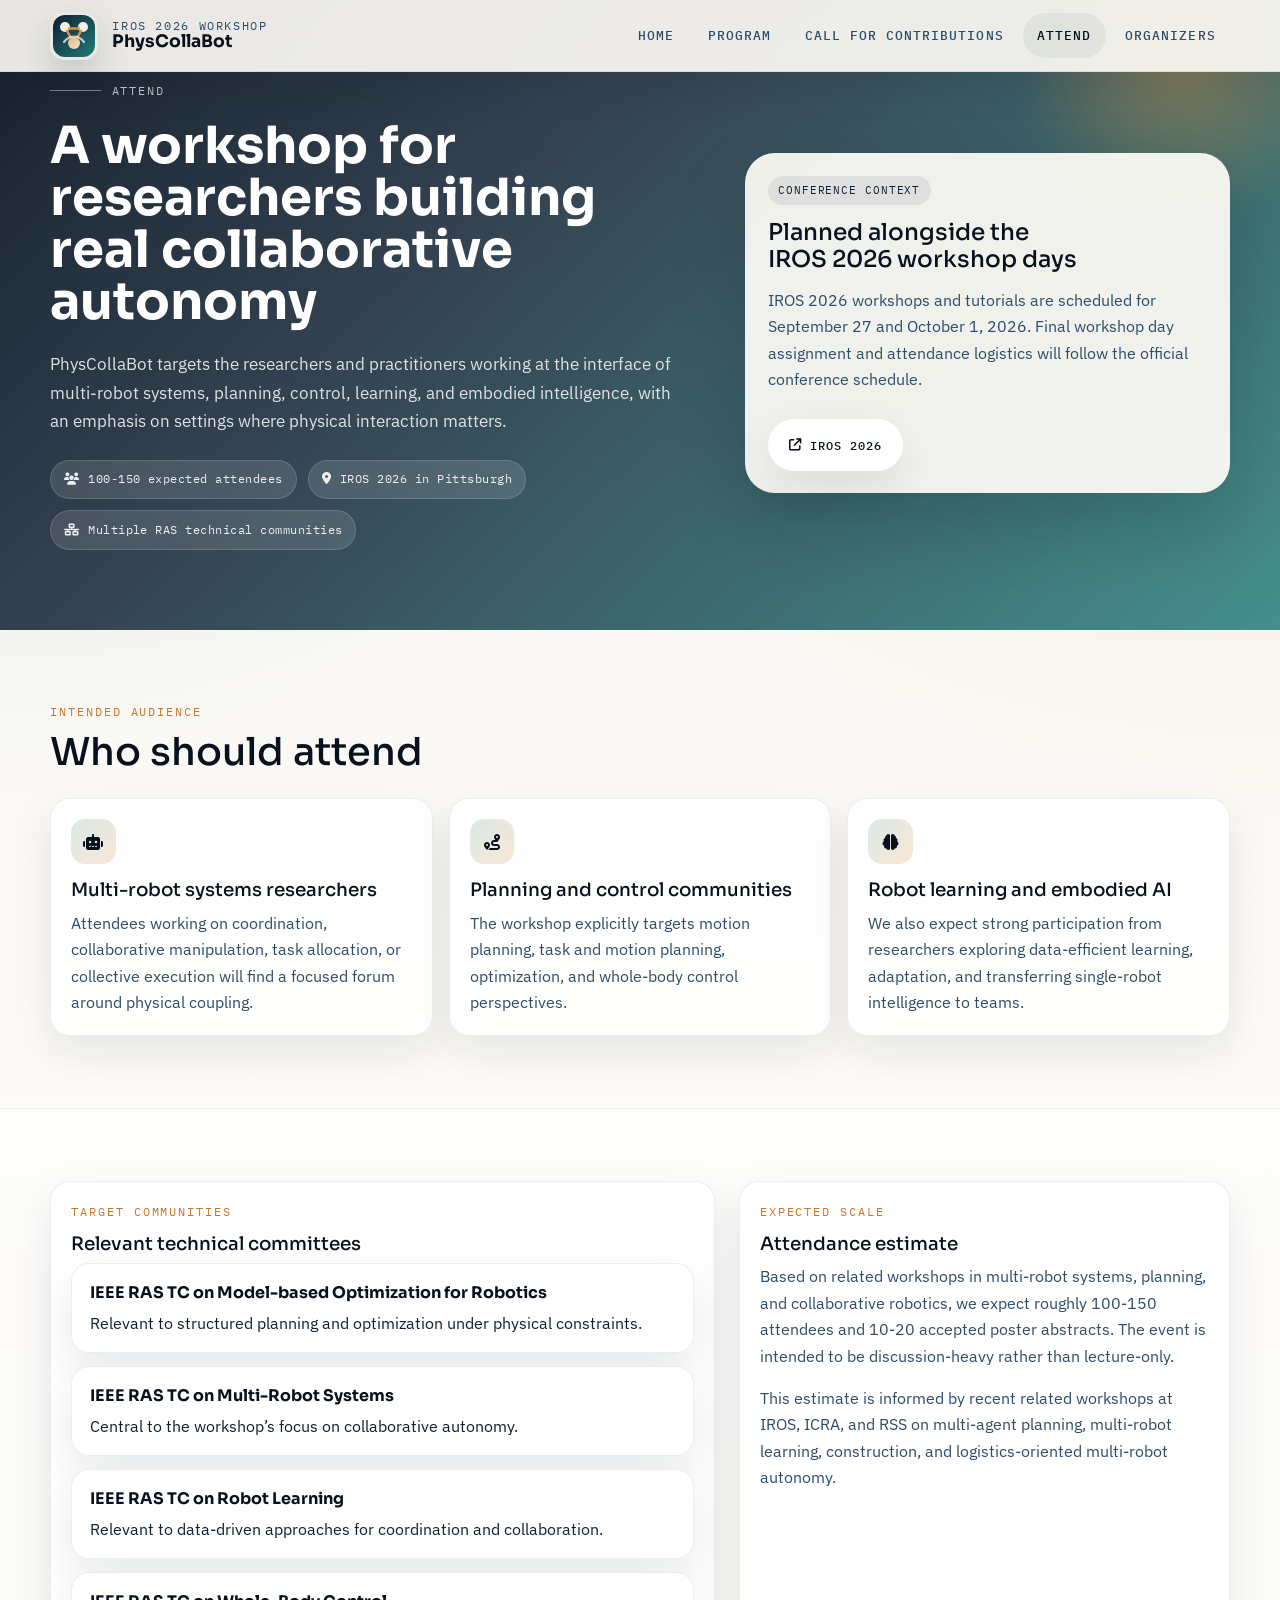
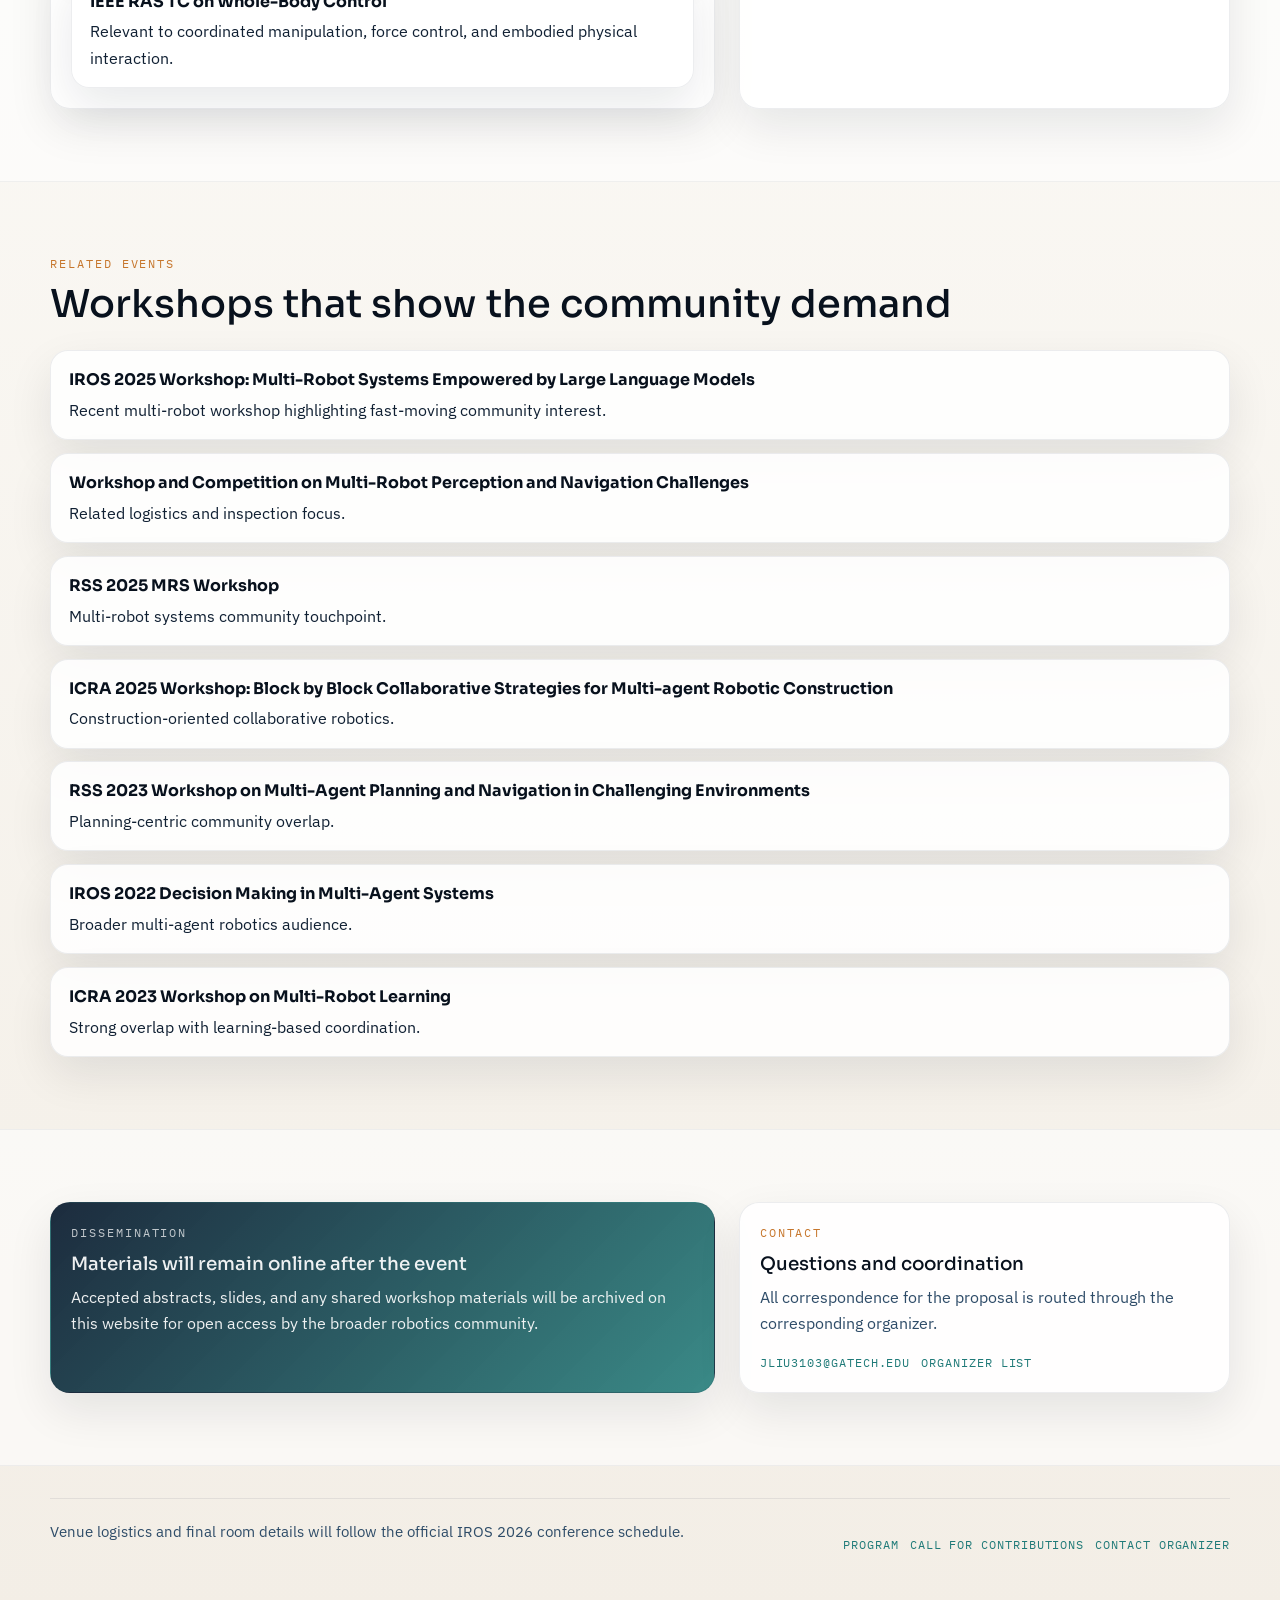
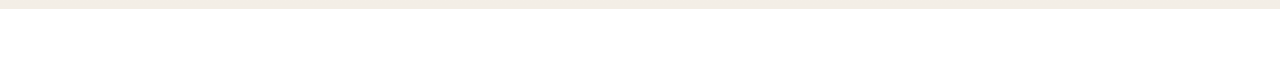
==== attend/index.html @ b7e4419c "template changed" ====
<!DOCTYPE html>
<html lang="en">
<head>
	<meta charset="utf-8">
	<meta name="viewport" content="width=device-width, initial-scale=1, shrink-to-fit=no">
	<meta name="description" content="Audience, venue, and dissemination plan for the proposed PhysCollaBot workshop at IROS 2026.">
	<title>Attend | PhysCollaBot</title>
	<link rel="icon" href="../img/pcb-mark.svg" type="image/svg+xml">
	<link rel="preconnect" href="https://fonts.googleapis.com">
	<link rel="preconnect" href="https://fonts.gstatic.com" crossorigin>
	<link href="https://fonts.googleapis.com/css2?family=IBM+Plex+Mono:wght@400;500&amp;family=IBM+Plex+Sans:wght@400;500;600&amp;family=Sora:wght@500;700&amp;display=swap" rel="stylesheet">
	<link rel="stylesheet" href="https://stackpath.bootstrapcdn.com/bootstrap/4.5.2/css/bootstrap.min.css">
	<link rel="stylesheet" href="https://cdnjs.cloudflare.com/ajax/libs/font-awesome/6.5.0/css/all.min.css">
	<link rel="stylesheet" href="../style.css">
</head>
<body>
	<nav class="navbar navbar-expand-lg fixed-top site-nav">
		<div class="site-shell">
			<a class="navbar-brand brand-lockup" href="../index.html">
				<img class="brand-mark" src="../img/pcb-mark.svg" alt="PhysCollaBot logo">
				<span class="brand-copy">
					<span class="brand-overline">IROS 2026 Workshop</span>
					<span class="brand-title">PhysCollaBot</span>
				</span>
			</a>
			<button class="navbar-toggler" type="button" data-toggle="collapse" data-target="#siteNav" aria-controls="siteNav" aria-expanded="false" aria-label="Toggle navigation">
				<i class="fas fa-bars"></i>
			</button>
			<div class="collapse navbar-collapse" id="siteNav">
				<ul class="navbar-nav ml-auto align-items-lg-center">
					<li class="nav-item"><a class="nav-link" href="../index.html">Home</a></li>
					<li class="nav-item"><a class="nav-link" href="../program/index.html">Program</a></li>
					<li class="nav-item"><a class="nav-link" href="../call/index.html">Call for Contributions</a></li>
					<li class="nav-item"><a class="nav-link active" href="index.html">Attend</a></li>
					<li class="nav-item"><a class="nav-link" href="../organizers/index.html">Organizers</a></li>
				</ul>
			</div>
		</div>
	</nav>

	<header class="hero page-hero">
		<div class="site-shell hero-inner">
			<div class="hero-grid">
				<div class="hero-copy" data-reveal>
					<p class="eyebrow">Attend</p>
					<h1 class="page-title">A workshop for researchers building real collaborative autonomy</h1>
					<p class="page-summary">
						PhysCollaBot targets the researchers and practitioners working at the interface of multi-robot systems, planning,
						control, learning, and embodied intelligence, with an emphasis on settings where physical interaction matters.
					</p>
					<div class="hero-meta">
						<span class="meta-chip"><i class="fa-solid fa-users"></i> 100-150 expected attendees</span>
						<span class="meta-chip"><i class="fa-solid fa-location-dot"></i> IROS 2026 in Pittsburgh</span>
						<span class="meta-chip"><i class="fa-solid fa-network-wired"></i> Multiple RAS technical communities</span>
					</div>
				</div>
				<aside class="hero-panel" data-reveal>
					<span class="panel-tag">Conference Context</span>
					<h2 class="panel-title">Planned alongside the IROS 2026 workshop days</h2>
					<p class="panel-text">
						IROS 2026 workshops and tutorials are scheduled for September 27 and October 1, 2026. Final workshop day assignment and
						attendance logistics will follow the official conference schedule.
					</p>
					<div class="button-row">
						<a class="button-link light" href="https://2026.ieee-iros.org/" target="_blank" rel="noreferrer"><i class="fa-solid fa-arrow-up-right-from-square"></i> IROS 2026</a>
					</div>
				</aside>
			</div>
		</div>
	</header>

	<main>
		<section class="section">
			<div class="site-shell">
				<div class="section-header">
					<div>
						<p class="section-kicker">Intended Audience</p>
						<h2 class="section-title">Who should attend</h2>
					</div>
				</div>
				<div class="card-grid">
					<article class="detail-card" data-reveal>
						<div class="card-icon"><i class="fa-solid fa-robot"></i></div>
						<h3 class="card-title">Multi-robot systems researchers</h3>
						<p class="card-text">Attendees working on coordination, collaborative manipulation, task allocation, or collective execution will find a focused forum around physical coupling.</p>
					</article>
					<article class="detail-card" data-reveal>
						<div class="card-icon"><i class="fa-solid fa-route"></i></div>
						<h3 class="card-title">Planning and control communities</h3>
						<p class="card-text">The workshop explicitly targets motion planning, task and motion planning, optimization, and whole-body control perspectives.</p>
					</article>
					<article class="detail-card" data-reveal>
						<div class="card-icon"><i class="fa-solid fa-brain"></i></div>
						<h3 class="card-title">Robot learning and embodied AI</h3>
						<p class="card-text">We also expect strong participation from researchers exploring data-efficient learning, adaptation, and transferring single-robot intelligence to teams.</p>
					</article>
				</div>
			</div>
		</section>

		<section class="section section-alt">
			<div class="site-shell">
				<div class="split-grid">
					<div class="detail-card" data-reveal>
						<p class="section-kicker">Target Communities</p>
						<h2 class="card-title">Relevant technical committees</h2>
						<ul class="link-list">
							<li><a class="reference-link" href="https://tcoptrob.github.io/" target="_blank" rel="noreferrer"><strong>IEEE RAS TC on Model-based Optimization for Robotics</strong><span>Relevant to structured planning and optimization under physical constraints.</span></a></li>
							<li><a class="reference-link" href="https://www.ieee-ras.org/multi-robot-systems" target="_blank" rel="noreferrer"><strong>IEEE RAS TC on Multi-Robot Systems</strong><span>Central to the workshop’s focus on collaborative autonomy.</span></a></li>
							<li><a class="reference-link" href="https://www.ieee-ras.org/robot-learning" target="_blank" rel="noreferrer"><strong>IEEE RAS TC on Robot Learning</strong><span>Relevant to data-driven approaches for coordination and collaboration.</span></a></li>
							<li><a class="reference-link" href="https://www.ieee-ras.org/whole-body-control/" target="_blank" rel="noreferrer"><strong>IEEE RAS TC on Whole-Body Control</strong><span>Relevant to coordinated manipulation, force control, and embodied physical interaction.</span></a></li>
						</ul>
					</div>
					<div class="detail-card" data-reveal>
						<p class="section-kicker">Expected Scale</p>
						<h2 class="card-title">Attendance estimate</h2>
						<p class="card-text">
							Based on related workshops in multi-robot systems, planning, and collaborative robotics, we expect roughly 100-150
							attendees and 10-20 accepted poster abstracts. The event is intended to be discussion-heavy rather than lecture-only.
						</p>
						<p class="card-text">
							This estimate is informed by recent related workshops at IROS, ICRA, and RSS on multi-agent planning, multi-robot learning,
							construction, and logistics-oriented multi-robot autonomy.
						</p>
					</div>
				</div>
			</div>
		</section>

		<section class="section">
			<div class="site-shell">
				<div class="section-header">
					<div>
						<p class="section-kicker">Related Events</p>
						<h2 class="section-title">Workshops that show the community demand</h2>
					</div>
				</div>
				<ul class="reference-list">
					<li><a class="reference-link" href="https://shiyuzhao.westlake.edu.cn/IROS2025.htm" target="_blank" rel="noreferrer"><strong>IROS 2025 Workshop: Multi-Robot Systems Empowered by Large Language Models</strong><span>Recent multi-robot workshop highlighting fast-moving community interest.</span></a></li>
					<li><a class="reference-link" href="https://www.panlogin.com/" target="_blank" rel="noreferrer"><strong>Workshop and Competition on Multi-Robot Perception and Navigation Challenges</strong><span>Related logistics and inspection focus.</span></a></li>
					<li><a class="reference-link" href="https://mrs-workshop.github.io/rss25/" target="_blank" rel="noreferrer"><strong>RSS 2025 MRS Workshop</strong><span>Multi-robot systems community touchpoint.</span></a></li>
					<li><a class="reference-link" href="https://cearlab.github.io/blockbyblock.github.io/#" target="_blank" rel="noreferrer"><strong>ICRA 2025 Workshop: Block by Block Collaborative Strategies for Multi-agent Robotic Construction</strong><span>Construction-oriented collaborative robotics.</span></a></li>
					<li><a class="reference-link" href="https://amrl.cs.utexas.edu/multi-agent-planning-workshop.html" target="_blank" rel="noreferrer"><strong>RSS 2023 Workshop on Multi-Agent Planning and Navigation in Challenging Environments</strong><span>Planning-centric community overlap.</span></a></li>
					<li><a class="reference-link" href="https://dcslgatech.github.io/iros22-multi-agent-workshop/" target="_blank" rel="noreferrer"><strong>IROS 2022 Decision Making in Multi-Agent Systems</strong><span>Broader multi-agent robotics audience.</span></a></li>
					<li><a class="reference-link" href="https://sites.google.com/cam.ac.uk/multirobotlearningworkshopicra/home" target="_blank" rel="noreferrer"><strong>ICRA 2023 Workshop on Multi-Robot Learning</strong><span>Strong overlap with learning-based coordination.</span></a></li>
				</ul>
			</div>
		</section>

		<section class="section section-alt">
			<div class="site-shell">
				<div class="split-grid">
					<div class="callout-card" data-reveal>
						<p class="section-kicker" style="color: rgba(255,255,255,0.72);">Dissemination</p>
						<h2 class="card-title">Materials will remain online after the event</h2>
						<p class="card-text">
							Accepted abstracts, slides, and any shared workshop materials will be archived on this website for open access by the
							broader robotics community.
						</p>
					</div>
					<div class="detail-card" data-reveal>
						<p class="section-kicker">Contact</p>
						<h2 class="card-title">Questions and coordination</h2>
						<p class="card-text">All correspondence for the proposal is routed through the corresponding organizer.</p>
						<div class="person-links">
							<a class="micro-link" href="mailto:jliu3103@gatech.edu">jliu3103@gatech.edu</a>
							<a class="micro-link" href="../organizers/index.html">Organizer list</a>
						</div>
					</div>
				</div>
			</div>
		</section>
	</main>

	<footer class="site-footer">
		<div class="site-shell footer-inner">
			<p class="footer-note">Venue logistics and final room details will follow the official IROS 2026 conference schedule.</p>
			<div class="person-links">
				<a class="micro-link" href="../program/index.html">Program</a>
				<a class="micro-link" href="../call/index.html">Call for contributions</a>
				<a class="micro-link" href="mailto:jliu3103@gatech.edu">Contact organizer</a>
			</div>
		</div>
	</footer>

	<script src="https://code.jquery.com/jquery-3.5.1.slim.min.js"></script>
	<script src="https://cdn.jsdelivr.net/npm/popper.js@1.16.0/dist/umd/popper.min.js" integrity="sha384-Q6E9RHvbIyZFJoft+2mJbHaEWldlvI9IOYy5n3zV9zzTtmI3UksdQRVvoxMfooAo" crossorigin="anonymous"></script>
	<script src="https://cdn.jsdelivr.net/npm/bootstrap@4.5.2/dist/js/bootstrap.bundle.min.js"></script>
	<script src="../script.js"></script>
</body>
</html>
---- style.css ----
:root {
	--ink-950: #08111d;
	--ink-900: #102033;
	--ink-800: #18324c;
	--ink-700: #2e4c68;
	--ink-600: #5a7088;
	--sand-50: #fcfaf5;
	--sand-100: #f3eee6;
	--sand-200: #e6dccf;
	--sand-300: #d8c8b0;
	--teal-500: #1f7a78;
	--teal-400: #3f9a97;
	--copper-500: #c6762c;
	--copper-400: #df9542;
	--sky-100: #ddeefa;
	--white: #ffffff;
	--shadow-soft: 0 18px 45px rgba(8, 17, 29, 0.09);
	--shadow-strong: 0 28px 70px rgba(8, 17, 29, 0.18);
	--radius-lg: 28px;
	--radius-md: 20px;
	--radius-sm: 14px;
	--shell-width: 1180px;
	--nav-height: 72px;
}

html {
	scroll-behavior: smooth;
}

body {
	margin: 0;
	font-family: "IBM Plex Sans", sans-serif;
	background:
		radial-gradient(circle at top left, rgba(63, 154, 151, 0.18), transparent 22%),
		radial-gradient(circle at top right, rgba(223, 149, 66, 0.14), transparent 24%),
		linear-gradient(180deg, #f7f4ed 0%, #fcfbf8 35%, #f3eee6 100%);
	color: var(--ink-900);
	line-height: 1.65;
}

img {
	max-width: 100%;
	display: block;
}

a {
	color: var(--teal-500);
	transition: color 0.25s ease, opacity 0.25s ease;
}

a:hover {
	color: var(--copper-500);
	text-decoration: none;
}

.site-shell {
	width: min(var(--shell-width), calc(100% - 2rem));
	margin: 0 auto;
}

.site-nav {
	min-height: 72px;
	background: rgba(252, 250, 245, 0.92);
	backdrop-filter: blur(18px);
	border-bottom: 1px solid rgba(16, 32, 51, 0.08);
	box-shadow: 0 14px 40px rgba(8, 17, 29, 0.08);
}

.site-nav .site-shell {
	display: flex;
	align-items: center;
}

.brand-lockup {
	display: inline-flex;
	align-items: center;
	gap: 0.9rem;
	padding: 0;
}

.brand-mark {
	width: 48px;
	height: 48px;
	border-radius: 14px;
	box-shadow: 0 16px 34px rgba(16, 32, 51, 0.18);
}

.brand-copy {
	display: flex;
	flex-direction: column;
	line-height: 1.05;
}

.brand-overline {
	font-family: "IBM Plex Mono", monospace;
	font-size: 0.72rem;
	letter-spacing: 0.14em;
	text-transform: uppercase;
	color: var(--ink-700);
}

.brand-title {
	font-family: "Sora", sans-serif;
	font-size: 1.08rem;
	font-weight: 700;
	color: var(--ink-950);
}

.site-nav .navbar-nav {
	gap: 0.3rem;
}

.site-nav .nav-link {
	font-family: "IBM Plex Mono", monospace;
	font-size: 0.82rem;
	font-weight: 500;
	letter-spacing: 0.08em;
	text-transform: uppercase;
	color: var(--ink-700);
	padding: 0.75rem 0.9rem !important;
	border-radius: 999px;
}

.site-nav .nav-link:hover,
.site-nav .nav-link.active {
	color: var(--ink-950);
	background: rgba(16, 32, 51, 0.06);
}

.site-nav .navbar-toggler {
	border: 1px solid rgba(16, 32, 51, 0.14);
	padding: 0.45rem 0.7rem;
	border-radius: 14px;
	color: var(--ink-900);
}

.hero {
	position: relative;
	overflow: hidden;
	margin-top: calc(var(--nav-height) * -1);
	padding: calc(var(--nav-height) + 4.5rem) 0 3.5rem;
}

.hero::before {
	content: "";
	position: absolute;
	inset: 0;
	background:
		linear-gradient(135deg, rgba(8, 17, 29, 0.94), rgba(16, 32, 51, 0.84) 38%, rgba(31, 122, 120, 0.83) 100%),
		url("img/background.png") center/cover no-repeat;
	opacity: 1;
}

.hero::after {
	content: "";
	position: absolute;
	right: -10rem;
	top: -8rem;
	width: 28rem;
	height: 28rem;
	border-radius: 50%;
	background: radial-gradient(circle, rgba(223, 149, 66, 0.48), transparent 62%);
	filter: blur(12px);
	opacity: 0.9;
}

.hero.page-hero::after {
	width: 24rem;
	height: 24rem;
	right: -6rem;
	top: -4rem;
}

.hero-inner {
	position: relative;
	z-index: 1;
}

.hero-grid {
	display: grid;
	grid-template-columns: minmax(0, 1.3fr) minmax(300px, 0.95fr);
	gap: 2rem;
	align-items: center;
}

.hero-copy {
	color: rgba(255, 255, 255, 0.94);
}

.eyebrow {
	display: inline-flex;
	align-items: center;
	gap: 0.65rem;
	font-family: "IBM Plex Mono", monospace;
	font-size: 0.75rem;
	letter-spacing: 0.16em;
	text-transform: uppercase;
	color: rgba(255, 255, 255, 0.72);
	margin-bottom: 1.2rem;
}

.eyebrow::before {
	content: "";
	width: 3.2rem;
	height: 1px;
	background: rgba(255, 255, 255, 0.42);
}

.hero-title,
.page-title {
	font-family: "Sora", sans-serif;
	font-weight: 700;
	line-height: 1.02;
	margin: 0;
	text-wrap: balance;
}

.hero-title {
	font-size: clamp(2.8rem, 5vw, 4.75rem);
	max-width: 16ch;
}

.page-title {
	font-size: clamp(2.5rem, 4vw, 3.9rem);
	max-width: 15ch;
	color: var(--white);
}

.hero-summary,
.page-summary {
	font-size: 1.08rem;
	max-width: 63ch;
	margin: 1.35rem 0 0;
	color: rgba(255, 255, 255, 0.84);
}

.hero-meta {
	display: flex;
	flex-wrap: wrap;
	gap: 0.7rem;
	margin: 1.5rem 0;
}

.meta-chip {
	display: inline-flex;
	align-items: center;
	gap: 0.55rem;
	padding: 0.55rem 0.8rem;
	border-radius: 999px;
	background: rgba(255, 255, 255, 0.12);
	border: 1px solid rgba(255, 255, 255, 0.14);
	color: rgba(255, 255, 255, 0.9);
	font-family: "IBM Plex Mono", monospace;
	font-size: 0.76rem;
	letter-spacing: 0.04em;
}

.button-row {
	display: flex;
	flex-wrap: wrap;
	gap: 0.85rem;
	margin-top: 1.65rem;
}

.button-link {
	display: inline-flex;
	align-items: center;
	justify-content: center;
	gap: 0.55rem;
	padding: 0.92rem 1.25rem;
	border-radius: 999px;
	font-family: "IBM Plex Mono", monospace;
	font-size: 0.78rem;
	font-weight: 500;
	letter-spacing: 0.08em;
	text-transform: uppercase;
	text-decoration: none;
	border: 1px solid transparent;
	transition: transform 0.28s ease, box-shadow 0.28s ease, background 0.28s ease;
}

.button-link:hover {
	transform: translateY(-2px);
}

.button-link.primary {
	background: linear-gradient(135deg, var(--copper-500), var(--copper-400));
	color: var(--white);
	box-shadow: 0 18px 34px rgba(198, 118, 44, 0.28);
}

.button-link.secondary {
	background: rgba(255, 255, 255, 0.08);
	border-color: rgba(255, 255, 255, 0.18);
	color: var(--white);
}

.button-link.light {
	background: var(--white);
	color: var(--ink-950);
	box-shadow: var(--shadow-soft);
}

.hero-panel {
	position: relative;
	padding: 1.4rem;
	border-radius: 30px;
	background: rgba(252, 250, 245, 0.94);
	box-shadow: var(--shadow-strong);
}

.panel-tag {
	display: inline-flex;
	align-items: center;
	padding: 0.34rem 0.65rem;
	border-radius: 999px;
	background: rgba(16, 32, 51, 0.08);
	color: var(--ink-900);
	font-family: "IBM Plex Mono", monospace;
	font-size: 0.7rem;
	text-transform: uppercase;
	letter-spacing: 0.08em;
	margin-bottom: 0.9rem;
}

.panel-title {
	font-family: "Sora", sans-serif;
	font-size: 1.45rem;
	line-height: 1.15;
	margin: 0;
	color: var(--ink-950);
	text-wrap: balance;
}

.panel-text {
	margin: 0.9rem 0 0;
	color: var(--ink-700);
}

.portrait-strip {
	display: grid;
	grid-template-columns: repeat(4, minmax(0, 1fr));
	gap: 0.6rem;
	margin-top: 1.1rem;
}

.portrait-strip img {
	width: 100%;
	aspect-ratio: 4 / 5;
	object-fit: cover;
	border-radius: 18px;
	border: 2px solid rgba(16, 32, 51, 0.08);
}

.stat-grid {
	display: grid;
	grid-template-columns: repeat(2, minmax(0, 1fr));
	gap: 0.75rem;
	margin-top: 1.2rem;
}

.stat-card {
	padding: 1rem;
	border-radius: 18px;
	background: var(--white);
	border: 1px solid rgba(16, 32, 51, 0.08);
}

.stat-value {
	font-family: "Sora", sans-serif;
	font-size: 1.8rem;
	font-weight: 700;
	line-height: 1;
	color: var(--ink-950);
}

.stat-label {
	display: block;
	margin-top: 0.35rem;
	font-family: "IBM Plex Mono", monospace;
	font-size: 0.74rem;
	text-transform: uppercase;
	letter-spacing: 0.08em;
	color: var(--ink-700);
}

.section {
	padding: 4.5rem 0;
}

.section.section-alt {
	background: rgba(255, 255, 255, 0.58);
	border-top: 1px solid rgba(16, 32, 51, 0.05);
	border-bottom: 1px solid rgba(16, 32, 51, 0.05);
}

.section-header {
	display: flex;
	flex-wrap: wrap;
	align-items: end;
	justify-content: space-between;
	gap: 1rem;
	margin-bottom: 1.6rem;
}

.section-kicker {
	font-family: "IBM Plex Mono", monospace;
	font-size: 0.76rem;
	text-transform: uppercase;
	letter-spacing: 0.16em;
	color: var(--copper-500);
	margin: 0 0 0.65rem;
}

.section-title {
	font-family: "Sora", sans-serif;
	font-size: clamp(1.85rem, 3vw, 2.8rem);
	line-height: 1.05;
	margin: 0;
	color: var(--ink-950);
	text-wrap: balance;
}

.section-lead {
	max-width: 56ch;
	color: var(--ink-700);
	margin: 0;
}

.split-grid {
	display: grid;
	grid-template-columns: minmax(0, 1.15fr) minmax(290px, 0.85fr);
	gap: 1.5rem;
}

.copy-stack p:last-child,
.copy-stack ul:last-child {
	margin-bottom: 0;
}

.copy-stack p,
.copy-stack li {
	color: var(--ink-800);
}

.copy-stack ul {
	padding-left: 1.2rem;
}

.card-grid {
	display: grid;
	grid-template-columns: repeat(3, minmax(0, 1fr));
	gap: 1rem;
}

.card-grid.four-up {
	grid-template-columns: repeat(4, minmax(0, 1fr));
}

.info-card,
.detail-card,
.highlight-card,
.speaker-card,
.organizer-card,
.agenda-card,
.callout-card {
	background: rgba(255, 255, 255, 0.86);
	border: 1px solid rgba(16, 32, 51, 0.08);
	border-radius: var(--radius-md);
	box-shadow: var(--shadow-soft);
}

.info-card,
.detail-card,
.highlight-card,
.agenda-card,
.callout-card {
	padding: 1.25rem;
}

.card-icon {
	width: 2.8rem;
	height: 2.8rem;
	border-radius: 14px;
	display: inline-flex;
	align-items: center;
	justify-content: center;
	background: linear-gradient(135deg, rgba(31, 122, 120, 0.16), rgba(223, 149, 66, 0.22));
	color: var(--ink-950);
	font-size: 1rem;
	margin-bottom: 0.95rem;
}

.card-title {
	font-family: "Sora", sans-serif;
	font-size: 1.15rem;
	line-height: 1.18;
	margin: 0 0 0.55rem;
	color: var(--ink-950);
	text-wrap: balance;
}

.card-text,
.card-list,
.card-list li {
	color: var(--ink-700);
}

.card-list {
	padding-left: 1.1rem;
	margin-bottom: 0;
}

.theme-list {
	display: grid;
	grid-template-columns: repeat(2, minmax(0, 1fr));
	gap: 0.8rem;
	list-style: none;
	padding: 0;
	margin: 0;
}

.theme-pill {
	padding: 0.95rem 1rem;
	border-radius: 18px;
	background: rgba(255, 255, 255, 0.84);
	border: 1px solid rgba(16, 32, 51, 0.08);
	font-weight: 500;
	color: var(--ink-900);
}

.speaker-grid {
	display: grid;
	grid-template-columns: repeat(4, minmax(0, 1fr));
	gap: 1rem;
}

.speaker-card {
	overflow: hidden;
	height: 100%;
}

.speaker-photo {
	width: 100%;
	aspect-ratio: 4 / 4.7;
	object-fit: cover;
	object-position: center top;
	background: linear-gradient(135deg, #dfe9f6, #f4ede3);
}

.speaker-body {
	padding: 1.1rem 1.15rem 1.2rem;
}

.speaker-role,
.micro-label {
	font-family: "IBM Plex Mono", monospace;
	font-size: 0.72rem;
	text-transform: uppercase;
	letter-spacing: 0.09em;
	color: var(--copper-500);
}

.speaker-name,
.person-name {
	font-family: "Sora", sans-serif;
	font-size: 1.08rem;
	line-height: 1.15;
	margin: 0.38rem 0 0.32rem;
	color: var(--ink-950);
	text-wrap: balance;
}

.speaker-affiliation,
.person-meta,
.tiny-copy {
	color: var(--ink-700);
	font-size: 0.95rem;
}

.speaker-talk {
	margin-top: 0.85rem;
	padding-top: 0.85rem;
	border-top: 1px solid rgba(16, 32, 51, 0.08);
	color: var(--ink-800);
}

.speaker-note {
	display: inline-flex;
	margin-top: 0.75rem;
	padding: 0.38rem 0.6rem;
	border-radius: 999px;
	background: rgba(16, 32, 51, 0.06);
	color: var(--ink-700);
	font-family: "IBM Plex Mono", monospace;
	font-size: 0.7rem;
	text-transform: uppercase;
	letter-spacing: 0.06em;
}

.schedule-switch {
	display: inline-flex;
	gap: 0.4rem;
	padding: 0.35rem;
	border-radius: 999px;
	background: rgba(16, 32, 51, 0.06);
	margin-bottom: 1rem;
}

.schedule-button {
	border: 0;
	background: transparent;
	color: var(--ink-700);
	font-family: "IBM Plex Mono", monospace;
	font-size: 0.77rem;
	text-transform: uppercase;
	letter-spacing: 0.08em;
	padding: 0.7rem 1rem;
	border-radius: 999px;
	cursor: pointer;
}

.schedule-button[aria-pressed="true"] {
	background: var(--ink-950);
	color: var(--white);
}

.schedule-panel[hidden] {
	display: none;
}

.schedule-table {
	overflow: hidden;
	border-radius: 22px;
	background: rgba(255, 255, 255, 0.9);
	border: 1px solid rgba(16, 32, 51, 0.08);
	box-shadow: var(--shadow-soft);
}

.schedule-table-head {
	display: grid;
	grid-template-columns: 170px minmax(0, 1fr);
	gap: 1rem;
	padding: 1rem 1.2rem;
	background: linear-gradient(135deg, rgba(16, 32, 51, 0.96), rgba(31, 122, 120, 0.88));
	color: var(--white);
	font-family: "IBM Plex Mono", monospace;
	font-size: 0.78rem;
	text-transform: uppercase;
	letter-spacing: 0.08em;
}

.schedule-row {
	display: grid;
	grid-template-columns: 170px minmax(0, 1fr);
	gap: 1rem;
	padding: 1rem 1.2rem;
	border-top: 1px solid rgba(16, 32, 51, 0.08);
}

.schedule-row:nth-child(even) {
	background: rgba(243, 238, 230, 0.45);
}

.schedule-time {
	font-family: "IBM Plex Mono", monospace;
	font-size: 0.78rem;
	color: var(--copper-500);
	text-transform: uppercase;
	letter-spacing: 0.06em;
}

.schedule-event-title {
	display: block;
	font-family: "Sora", sans-serif;
	font-size: 1rem;
	line-height: 1.2;
	color: var(--ink-950);
	margin-bottom: 0.18rem;
}

.schedule-event-note {
	color: var(--ink-700);
}

.schedule-note {
	margin-top: 0.85rem;
	color: var(--ink-700);
}

.schedule-table.compact .schedule-table-head,
.schedule-table.compact .schedule-row {
	grid-template-columns: 128px minmax(0, 1fr);
}

.agenda-card {
	padding: 1.4rem;
}

.agenda-list {
	display: grid;
	gap: 0.8rem;
}

.agenda-item {
	display: grid;
	grid-template-columns: 136px minmax(0, 1fr);
	gap: 1rem;
	align-items: start;
	padding-bottom: 0.85rem;
	border-bottom: 1px solid rgba(16, 32, 51, 0.08);
}

.agenda-item:last-child {
	padding-bottom: 0;
	border-bottom: 0;
}

.agenda-time {
	font-family: "IBM Plex Mono", monospace;
	font-size: 0.78rem;
	color: var(--copper-500);
	text-transform: uppercase;
	letter-spacing: 0.06em;
}

.agenda-title {
	font-family: "Sora", sans-serif;
	font-size: 1rem;
	margin: 0;
	color: var(--ink-950);
}

.agenda-note {
	margin: 0.22rem 0 0;
	color: var(--ink-700);
}

.organizer-grid {
	display: grid;
	grid-template-columns: repeat(3, minmax(0, 1fr));
	gap: 1rem;
}

.organizer-card {
	display: flex;
	gap: 1rem;
	padding: 1rem;
	align-items: center;
}

.person-avatar {
	width: 78px;
	height: 78px;
	flex: 0 0 78px;
	border-radius: 20px;
	overflow: hidden;
	background: linear-gradient(135deg, rgba(31, 122, 120, 0.22), rgba(223, 149, 66, 0.26));
	box-shadow: inset 0 0 0 1px rgba(16, 32, 51, 0.06);
}

.person-avatar img {
	width: 100%;
	height: 100%;
	object-fit: cover;
}

.avatar-initials {
	display: flex;
	align-items: center;
	justify-content: center;
	font-family: "Sora", sans-serif;
	font-size: 1.45rem;
	font-weight: 700;
	color: var(--ink-950);
}

.tone-teal {
	background: linear-gradient(135deg, rgba(31, 122, 120, 0.25), rgba(173, 227, 224, 0.95));
}

.tone-copper {
	background: linear-gradient(135deg, rgba(198, 118, 44, 0.25), rgba(246, 216, 183, 0.95));
}

.tone-ink {
	background: linear-gradient(135deg, rgba(16, 32, 51, 0.18), rgba(221, 238, 250, 0.95));
}

.person-links {
	display: flex;
	flex-wrap: wrap;
	gap: 0.7rem;
	margin-top: 0.6rem;
}

.micro-link {
	font-family: "IBM Plex Mono", monospace;
	font-size: 0.72rem;
	text-transform: uppercase;
	letter-spacing: 0.08em;
}

.pill-row {
	display: flex;
	flex-wrap: wrap;
	gap: 0.55rem;
}

.topic-pill {
	padding: 0.6rem 0.85rem;
	border-radius: 999px;
	background: rgba(16, 32, 51, 0.06);
	color: var(--ink-900);
	font-family: "IBM Plex Mono", monospace;
	font-size: 0.76rem;
	letter-spacing: 0.04em;
}

.timeline {
	display: grid;
	gap: 0.9rem;
}

.timeline-item {
	display: grid;
	grid-template-columns: 145px minmax(0, 1fr);
	gap: 1rem;
	align-items: start;
	padding: 1rem 1.1rem;
	border-radius: 18px;
	background: rgba(255, 255, 255, 0.88);
	border: 1px solid rgba(16, 32, 51, 0.08);
}

.timeline-date {
	font-family: "IBM Plex Mono", monospace;
	font-size: 0.76rem;
	text-transform: uppercase;
	letter-spacing: 0.08em;
	color: var(--copper-500);
}

.timeline-copy strong {
	display: block;
	font-family: "Sora", sans-serif;
	color: var(--ink-950);
	margin-bottom: 0.24rem;
}

.reference-list,
.link-list {
	display: grid;
	gap: 0.8rem;
	padding: 0;
	margin: 0;
	list-style: none;
}

.reference-link {
	display: block;
	padding: 1rem 1.1rem;
	border-radius: 18px;
	background: rgba(255, 255, 255, 0.86);
	border: 1px solid rgba(16, 32, 51, 0.08);
	box-shadow: var(--shadow-soft);
	color: var(--ink-900);
}

.reference-link strong {
	display: block;
	font-family: "Sora", sans-serif;
	margin-bottom: 0.2rem;
	color: var(--ink-950);
}

.callout-card {
	background:
		linear-gradient(135deg, rgba(16, 32, 51, 0.95), rgba(31, 122, 120, 0.88));
	color: var(--white);
}

.callout-card .card-title,
.callout-card .card-text,
.callout-card .tiny-copy {
	color: rgba(255, 255, 255, 0.92);
}

.callout-card .button-link.secondary {
	background: rgba(255, 255, 255, 0.08);
	color: var(--white);
}

.site-footer {
	padding: 2rem 0 3rem;
	color: var(--ink-700);
}

.footer-inner {
	display: flex;
	flex-wrap: wrap;
	align-items: center;
	justify-content: space-between;
	gap: 1rem;
	padding-top: 1.3rem;
	border-top: 1px solid rgba(16, 32, 51, 0.08);
}

.footer-note {
	font-size: 0.95rem;
}

[data-reveal] {
	opacity: 0;
	transform: translateY(18px);
	transition:
		opacity 0.65s ease var(--reveal-delay, 0ms),
		transform 0.65s ease var(--reveal-delay, 0ms);
}

[data-reveal].is-visible {
	opacity: 1;
	transform: translateY(0);
}

@media (max-width: 1199px) {
	.speaker-grid {
		grid-template-columns: repeat(3, minmax(0, 1fr));
	}

	.card-grid.four-up {
		grid-template-columns: repeat(2, minmax(0, 1fr));
	}
}

@media (max-width: 991px) {
	body {
		padding-top: var(--nav-height);
	}

	.hero,
	.section {
		padding: 3.6rem 0;
	}

	.hero-grid,
	.split-grid,
	.organizer-grid,
	.speaker-grid,
	.card-grid,
	.card-grid.four-up {
		grid-template-columns: 1fr;
	}

	.site-nav .navbar-collapse {
		padding: 1rem 0 0.4rem;
	}

	.site-nav .navbar-nav {
		align-items: flex-start !important;
	}

	.theme-list {
		grid-template-columns: 1fr;
	}
}

@media (max-width: 767px) {
	.hero-title,
	.page-title {
		max-width: none;
	}

	.hero-summary,
	.page-summary,
	.section-lead {
		font-size: 1rem;
	}

	.portrait-strip {
		grid-template-columns: repeat(2, minmax(0, 1fr));
	}

	.stat-grid,
	.timeline-item,
	.agenda-item,
	.schedule-table-head,
	.schedule-row,
	.schedule-table.compact .schedule-table-head,
	.schedule-table.compact .schedule-row {
		grid-template-columns: 1fr;
	}

	.organizer-card {
		align-items: flex-start;
	}

	.person-avatar {
		width: 70px;
		height: 70px;
		flex-basis: 70px;
	}

	.button-row {
		flex-direction: column;
		align-items: stretch;
	}

	.button-link {
		width: 100%;
	}
}
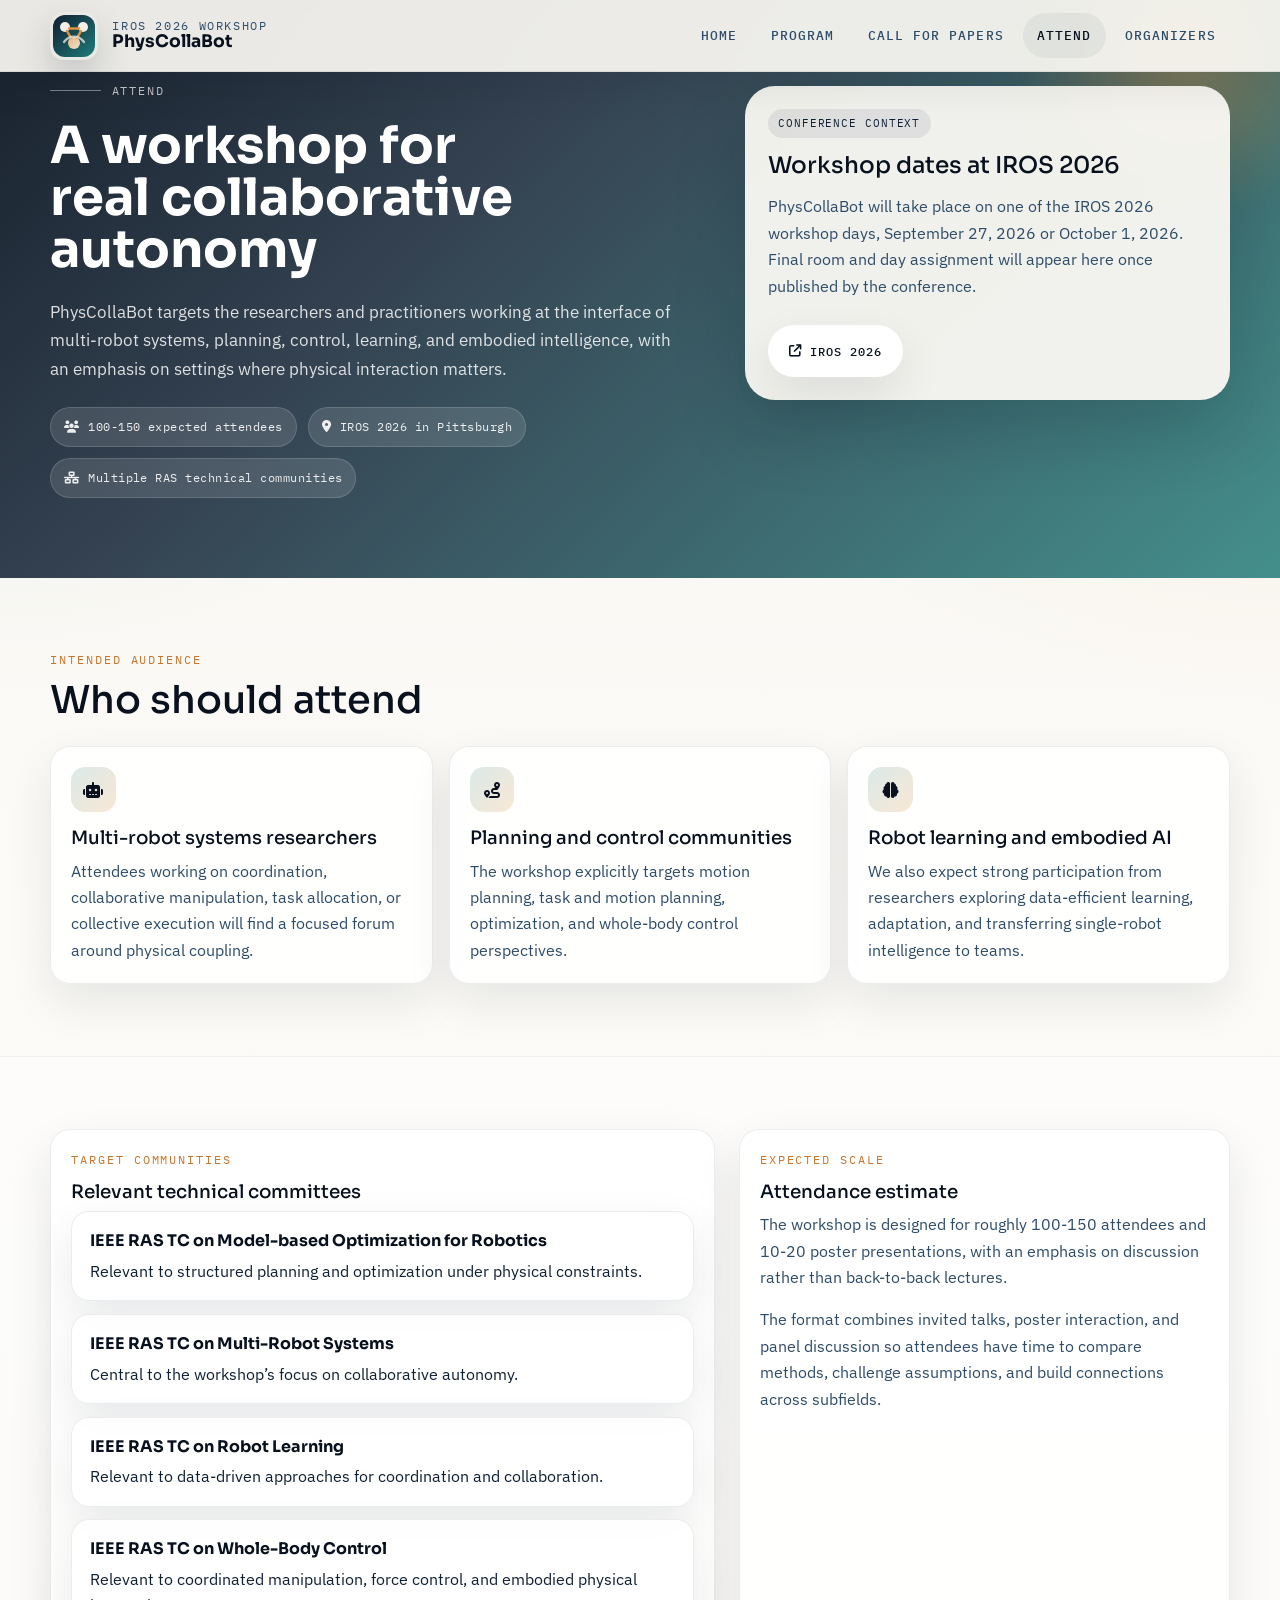
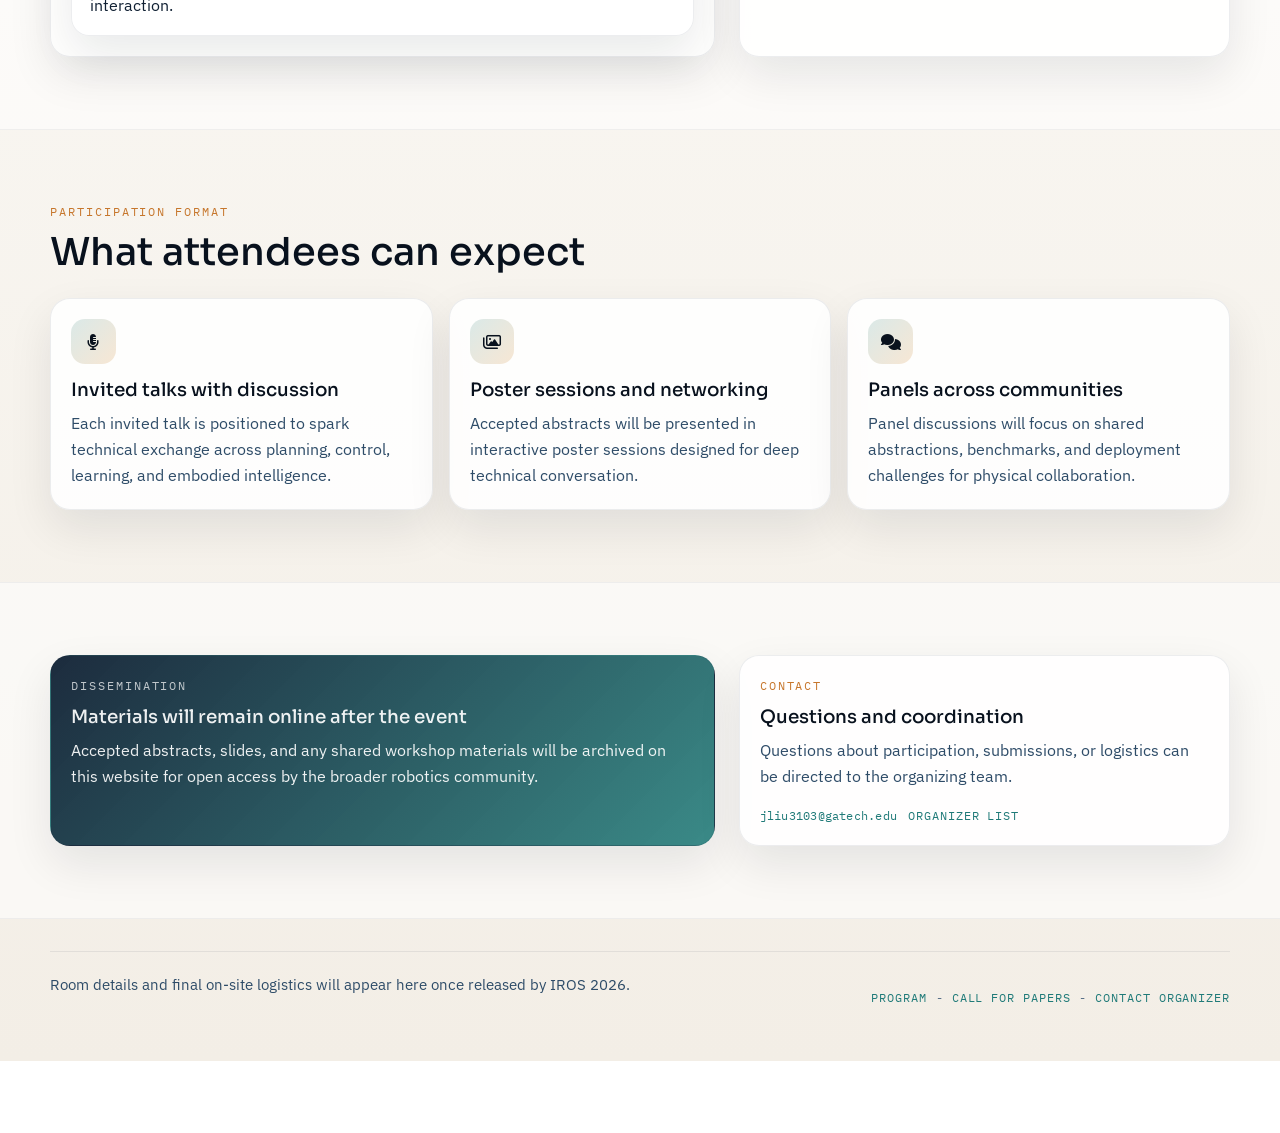
==== commit 520f2c2a: "Polish PhysCollaBot workshop website" ====
--- a/attend/index.html
+++ b/attend/index.html
@@ -3,7 +3,7 @@
 <head>
 	<meta charset="utf-8">
 	<meta name="viewport" content="width=device-width, initial-scale=1, shrink-to-fit=no">
-	<meta name="description" content="Audience, venue, and dissemination plan for the proposed PhysCollaBot workshop at IROS 2026.">
+	<meta name="description" content="Audience, venue, and participation information for PhysCollaBot at IROS 2026.">
 	<title>Attend | PhysCollaBot</title>
 	<link rel="icon" href="../img/pcb-mark.svg" type="image/svg+xml">
 	<link rel="preconnect" href="https://fonts.googleapis.com">
@@ -30,7 +30,7 @@
 				<ul class="navbar-nav ml-auto align-items-lg-center">
 					<li class="nav-item"><a class="nav-link" href="../index.html">Home</a></li>
 					<li class="nav-item"><a class="nav-link" href="../program/index.html">Program</a></li>
-					<li class="nav-item"><a class="nav-link" href="../call/index.html">Call for Contributions</a></li>
+					<li class="nav-item"><a class="nav-link" href="../call/index.html">Call for Papers</a></li>
 					<li class="nav-item"><a class="nav-link active" href="index.html">Attend</a></li>
 					<li class="nav-item"><a class="nav-link" href="../organizers/index.html">Organizers</a></li>
 				</ul>
@@ -43,7 +43,7 @@
 			<div class="hero-grid">
 				<div class="hero-copy" data-reveal>
 					<p class="eyebrow">Attend</p>
-					<h1 class="page-title">A workshop for researchers building real collaborative autonomy</h1>
+					<h1 class="page-title">A workshop for real collaborative autonomy</h1>
 					<p class="page-summary">
 						PhysCollaBot targets the researchers and practitioners working at the interface of multi-robot systems, planning,
 						control, learning, and embodied intelligence, with an emphasis on settings where physical interaction matters.
@@ -56,10 +56,10 @@
 				</div>
 				<aside class="hero-panel" data-reveal>
 					<span class="panel-tag">Conference Context</span>
-					<h2 class="panel-title">Planned alongside the IROS 2026 workshop days</h2>
+					<h2 class="panel-title">Workshop dates at IROS 2026</h2>
 					<p class="panel-text">
-						IROS 2026 workshops and tutorials are scheduled for September 27 and October 1, 2026. Final workshop day assignment and
-						attendance logistics will follow the official conference schedule.
+						PhysCollaBot will take place on one of the IROS 2026 workshop days, September 27, 2026 or October 1, 2026.
+						Final room and day assignment will appear here once published by the conference.
 					</p>
 					<div class="button-row">
 						<a class="button-link light" href="https://2026.ieee-iros.org/" target="_blank" rel="noreferrer"><i class="fa-solid fa-arrow-up-right-from-square"></i> IROS 2026</a>
@@ -115,12 +115,12 @@
 						<p class="section-kicker">Expected Scale</p>
 						<h2 class="card-title">Attendance estimate</h2>
 						<p class="card-text">
-							Based on related workshops in multi-robot systems, planning, and collaborative robotics, we expect roughly 100-150
-							attendees and 10-20 accepted poster abstracts. The event is intended to be discussion-heavy rather than lecture-only.
+							The workshop is designed for roughly 100-150 attendees and 10-20 poster presentations, with an emphasis on discussion
+							rather than back-to-back lectures.
 						</p>
 						<p class="card-text">
-							This estimate is informed by recent related workshops at IROS, ICRA, and RSS on multi-agent planning, multi-robot learning,
-							construction, and logistics-oriented multi-robot autonomy.
+							The format combines invited talks, poster interaction, and panel discussion so attendees have time to compare methods,
+							challenge assumptions, and build connections across subfields.
 						</p>
 					</div>
 				</div>
@@ -131,19 +131,27 @@
 			<div class="site-shell">
 				<div class="section-header">
 					<div>
-						<p class="section-kicker">Related Events</p>
-						<h2 class="section-title">Workshops that show the community demand</h2>
+						<p class="section-kicker">Participation Format</p>
+						<h2 class="section-title">What attendees can expect</h2>
 					</div>
 				</div>
-				<ul class="reference-list">
-					<li><a class="reference-link" href="https://shiyuzhao.westlake.edu.cn/IROS2025.htm" target="_blank" rel="noreferrer"><strong>IROS 2025 Workshop: Multi-Robot Systems Empowered by Large Language Models</strong><span>Recent multi-robot workshop highlighting fast-moving community interest.</span></a></li>
-					<li><a class="reference-link" href="https://www.panlogin.com/" target="_blank" rel="noreferrer"><strong>Workshop and Competition on Multi-Robot Perception and Navigation Challenges</strong><span>Related logistics and inspection focus.</span></a></li>
-					<li><a class="reference-link" href="https://mrs-workshop.github.io/rss25/" target="_blank" rel="noreferrer"><strong>RSS 2025 MRS Workshop</strong><span>Multi-robot systems community touchpoint.</span></a></li>
-					<li><a class="reference-link" href="https://cearlab.github.io/blockbyblock.github.io/#" target="_blank" rel="noreferrer"><strong>ICRA 2025 Workshop: Block by Block Collaborative Strategies for Multi-agent Robotic Construction</strong><span>Construction-oriented collaborative robotics.</span></a></li>
-					<li><a class="reference-link" href="https://amrl.cs.utexas.edu/multi-agent-planning-workshop.html" target="_blank" rel="noreferrer"><strong>RSS 2023 Workshop on Multi-Agent Planning and Navigation in Challenging Environments</strong><span>Planning-centric community overlap.</span></a></li>
-					<li><a class="reference-link" href="https://dcslgatech.github.io/iros22-multi-agent-workshop/" target="_blank" rel="noreferrer"><strong>IROS 2022 Decision Making in Multi-Agent Systems</strong><span>Broader multi-agent robotics audience.</span></a></li>
-					<li><a class="reference-link" href="https://sites.google.com/cam.ac.uk/multirobotlearningworkshopicra/home" target="_blank" rel="noreferrer"><strong>ICRA 2023 Workshop on Multi-Robot Learning</strong><span>Strong overlap with learning-based coordination.</span></a></li>
-				</ul>
+				<div class="card-grid">
+					<article class="detail-card" data-reveal>
+						<div class="card-icon"><i class="fa-solid fa-microphone-lines"></i></div>
+						<h3 class="card-title">Invited talks with discussion</h3>
+						<p class="card-text">Each invited talk is positioned to spark technical exchange across planning, control, learning, and embodied intelligence.</p>
+					</article>
+					<article class="detail-card" data-reveal>
+						<div class="card-icon"><i class="fa-regular fa-images"></i></div>
+						<h3 class="card-title">Poster sessions and networking</h3>
+						<p class="card-text">Accepted abstracts will be presented in interactive poster sessions designed for deep technical conversation.</p>
+					</article>
+					<article class="detail-card" data-reveal>
+						<div class="card-icon"><i class="fa-solid fa-comments"></i></div>
+						<h3 class="card-title">Panels across communities</h3>
+						<p class="card-text">Panel discussions will focus on shared abstractions, benchmarks, and deployment challenges for physical collaboration.</p>
+					</article>
+				</div>
 			</div>
 		</section>
 
@@ -161,9 +169,9 @@
 					<div class="detail-card" data-reveal>
 						<p class="section-kicker">Contact</p>
 						<h2 class="card-title">Questions and coordination</h2>
-						<p class="card-text">All correspondence for the proposal is routed through the corresponding organizer.</p>
+						<p class="card-text">Questions about participation, submissions, or logistics can be directed to the organizing team.</p>
 						<div class="person-links">
-							<a class="micro-link" href="mailto:jliu3103@gatech.edu">jliu3103@gatech.edu</a>
+							<a class="micro-link email-link" href="mailto:jliu3103@gatech.edu">jliu3103@gatech.edu</a>
 							<a class="micro-link" href="../organizers/index.html">Organizer list</a>
 						</div>
 					</div>
@@ -174,10 +182,10 @@
 
 	<footer class="site-footer">
 		<div class="site-shell footer-inner">
-			<p class="footer-note">Venue logistics and final room details will follow the official IROS 2026 conference schedule.</p>
+			<p class="footer-note">Room details and final on-site logistics will appear here once released by IROS 2026.</p>
 			<div class="person-links">
 				<a class="micro-link" href="../program/index.html">Program</a>
-				<a class="micro-link" href="../call/index.html">Call for contributions</a>
+				<a class="micro-link" href="../call/index.html">Call for papers</a>
 				<a class="micro-link" href="mailto:jliu3103@gatech.edu">Contact organizer</a>
 			</div>
 		</div>
--- a/style.css
+++ b/style.css
@@ -171,6 +171,14 @@
 	top: -4rem;
 }
 
+.page-hero .hero-grid {
+	align-items: start;
+}
+
+.page-hero .hero-panel {
+	margin-top: 0.85rem;
+}
+
 .hero-inner {
 	position: relative;
 	z-index: 1;
@@ -763,6 +771,7 @@
 	width: 100%;
 	height: 100%;
 	object-fit: cover;
+	object-position: center top;
 }
 
 .avatar-initials {
@@ -799,6 +808,11 @@
 	font-size: 0.72rem;
 	text-transform: uppercase;
 	letter-spacing: 0.08em;
+}
+
+.email-link {
+	text-transform: none !important;
+	letter-spacing: 0.02em !important;
 }
 
 .pill-row {
@@ -910,6 +924,22 @@
 	font-size: 0.95rem;
 }
 
+.site-footer .person-links {
+	gap: 0.3rem 0.55rem;
+}
+
+.site-footer .person-links .micro-link + .micro-link {
+	position: relative;
+	padding-left: 1rem;
+}
+
+.site-footer .person-links .micro-link + .micro-link::before {
+	content: "-";
+	position: absolute;
+	left: 0;
+	color: var(--ink-600);
+}
+
 [data-reveal] {
 	opacity: 0;
 	transform: translateY(18px);
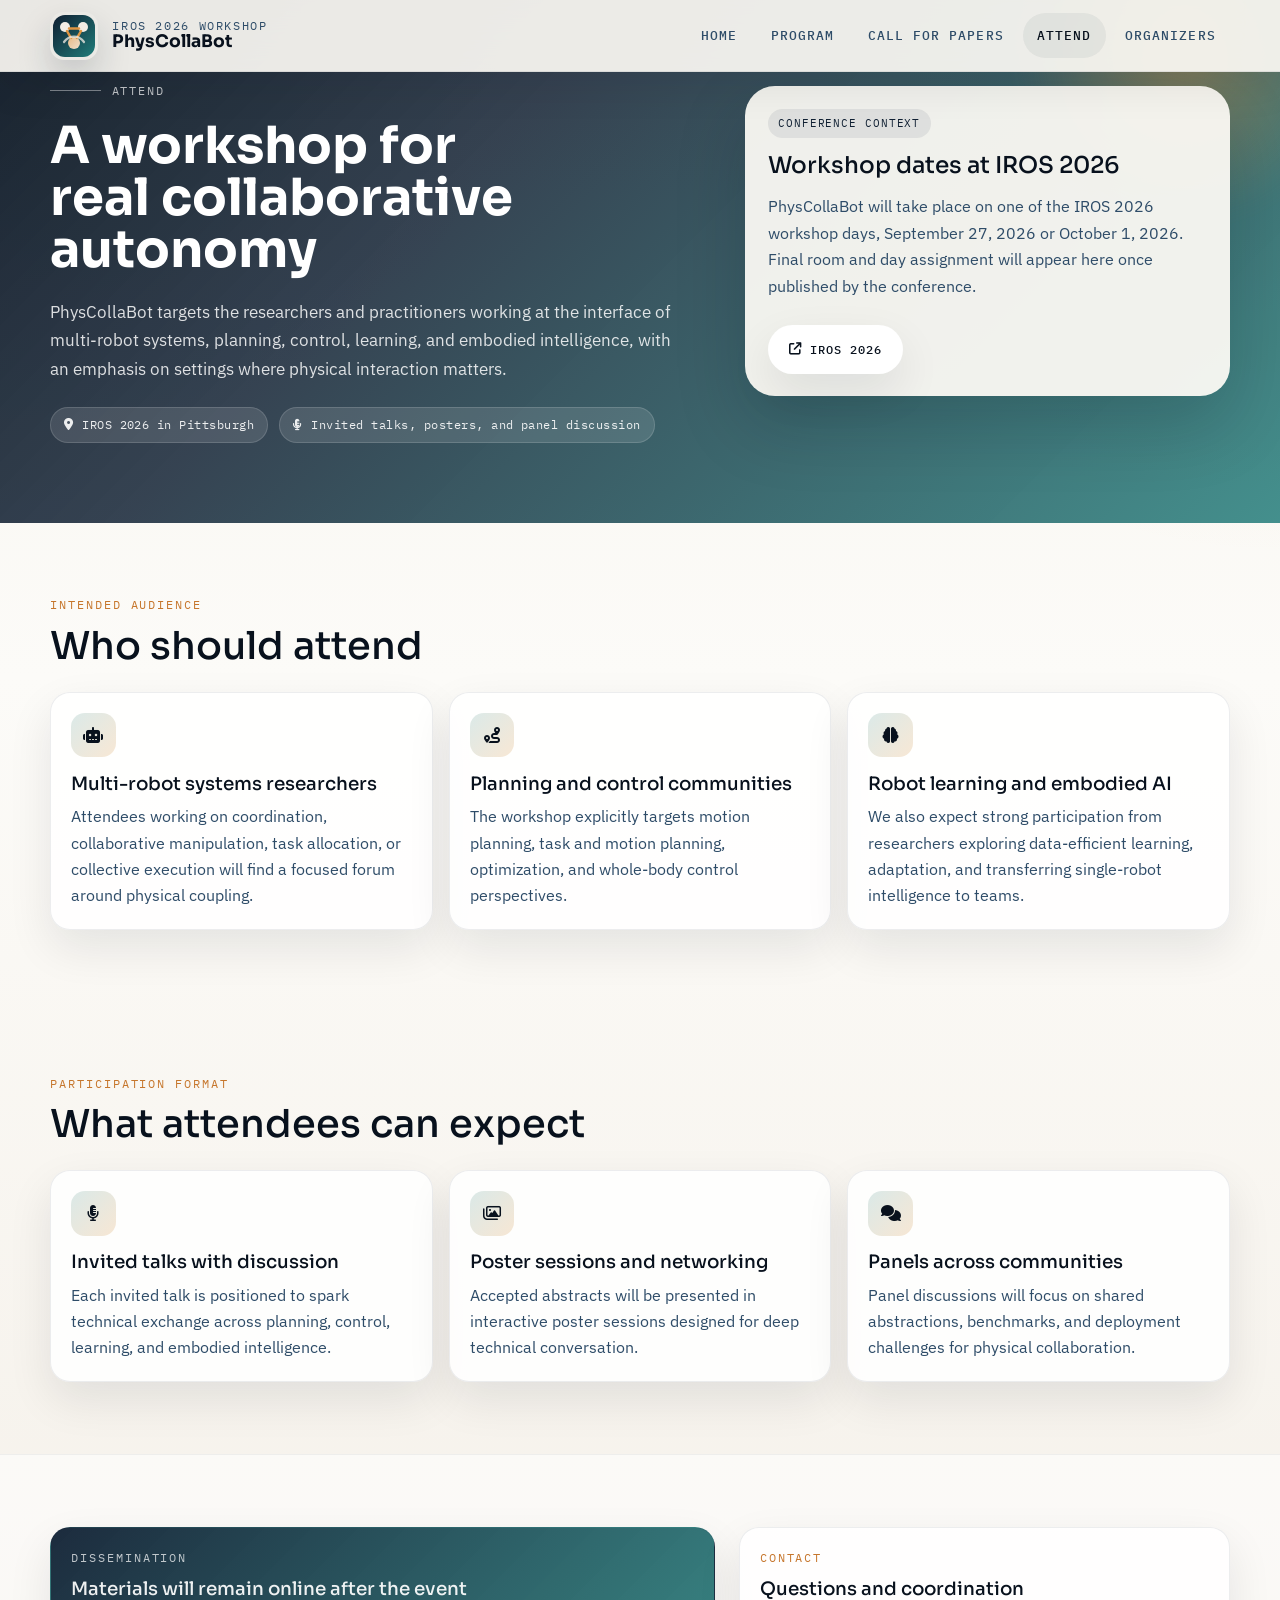
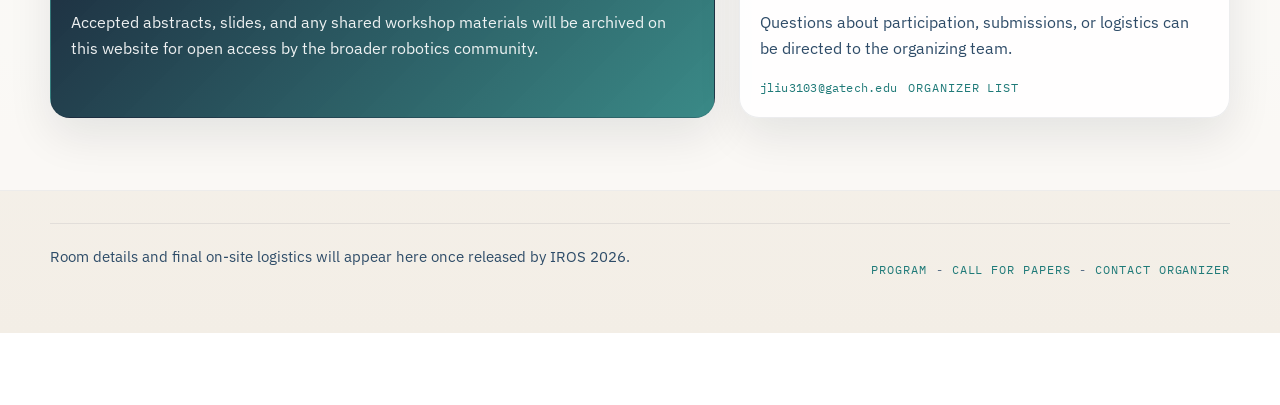
==== commit 713d2041: "format resturctured" ====
--- a/attend/index.html
+++ b/attend/index.html
@@ -49,9 +49,8 @@
 						control, learning, and embodied intelligence, with an emphasis on settings where physical interaction matters.
 					</p>
 					<div class="hero-meta">
-						<span class="meta-chip"><i class="fa-solid fa-users"></i> 100-150 expected attendees</span>
 						<span class="meta-chip"><i class="fa-solid fa-location-dot"></i> IROS 2026 in Pittsburgh</span>
-						<span class="meta-chip"><i class="fa-solid fa-network-wired"></i> Multiple RAS technical communities</span>
+						<span class="meta-chip"><i class="fa-solid fa-microphone-lines"></i> Invited talks, posters, and panel discussion</span>
 					</div>
 				</div>
 				<aside class="hero-panel" data-reveal>
@@ -94,35 +93,6 @@
 						<h3 class="card-title">Robot learning and embodied AI</h3>
 						<p class="card-text">We also expect strong participation from researchers exploring data-efficient learning, adaptation, and transferring single-robot intelligence to teams.</p>
 					</article>
-				</div>
-			</div>
-		</section>
-
-		<section class="section section-alt">
-			<div class="site-shell">
-				<div class="split-grid">
-					<div class="detail-card" data-reveal>
-						<p class="section-kicker">Target Communities</p>
-						<h2 class="card-title">Relevant technical committees</h2>
-						<ul class="link-list">
-							<li><a class="reference-link" href="https://tcoptrob.github.io/" target="_blank" rel="noreferrer"><strong>IEEE RAS TC on Model-based Optimization for Robotics</strong><span>Relevant to structured planning and optimization under physical constraints.</span></a></li>
-							<li><a class="reference-link" href="https://www.ieee-ras.org/multi-robot-systems" target="_blank" rel="noreferrer"><strong>IEEE RAS TC on Multi-Robot Systems</strong><span>Central to the workshop’s focus on collaborative autonomy.</span></a></li>
-							<li><a class="reference-link" href="https://www.ieee-ras.org/robot-learning" target="_blank" rel="noreferrer"><strong>IEEE RAS TC on Robot Learning</strong><span>Relevant to data-driven approaches for coordination and collaboration.</span></a></li>
-							<li><a class="reference-link" href="https://www.ieee-ras.org/whole-body-control/" target="_blank" rel="noreferrer"><strong>IEEE RAS TC on Whole-Body Control</strong><span>Relevant to coordinated manipulation, force control, and embodied physical interaction.</span></a></li>
-						</ul>
-					</div>
-					<div class="detail-card" data-reveal>
-						<p class="section-kicker">Expected Scale</p>
-						<h2 class="card-title">Attendance estimate</h2>
-						<p class="card-text">
-							The workshop is designed for roughly 100-150 attendees and 10-20 poster presentations, with an emphasis on discussion
-							rather than back-to-back lectures.
-						</p>
-						<p class="card-text">
-							The format combines invited talks, poster interaction, and panel discussion so attendees have time to compare methods,
-							challenge assumptions, and build connections across subfields.
-						</p>
-					</div>
 				</div>
 			</div>
 		</section>
--- a/style.css
+++ b/style.css
@@ -23,6 +23,12 @@
 	--nav-height: 72px;
 }
 
+*,
+*::before,
+*::after {
+	box-sizing: border-box;
+}
+
 html {
 	scroll-behavior: smooth;
 }
@@ -36,6 +42,7 @@
 		linear-gradient(180deg, #f7f4ed 0%, #fcfbf8 35%, #f3eee6 100%);
 	color: var(--ink-900);
 	line-height: 1.65;
+	overflow-x: hidden;
 }
 
 img {
@@ -54,7 +61,7 @@
 }
 
 .site-shell {
-	width: min(var(--shell-width), calc(100% - 2rem));
+	width: min(var(--shell-width), calc(100% - clamp(1.25rem, 4vw, 2rem)));
 	margin: 0 auto;
 }
 
@@ -76,6 +83,7 @@
 	align-items: center;
 	gap: 0.9rem;
 	padding: 0;
+	min-width: 0;
 }
 
 .brand-mark {
@@ -89,6 +97,7 @@
 	display: flex;
 	flex-direction: column;
 	line-height: 1.05;
+	min-width: 0;
 }
 
 .brand-overline {
@@ -193,6 +202,7 @@
 
 .hero-copy {
 	color: rgba(255, 255, 255, 0.94);
+	min-width: 0;
 }
 
 .eyebrow {
@@ -261,6 +271,8 @@
 	font-family: "IBM Plex Mono", monospace;
 	font-size: 0.76rem;
 	letter-spacing: 0.04em;
+	line-height: 1.35;
+	overflow-wrap: anywhere;
 }
 
 .button-row {
@@ -285,6 +297,8 @@
 	text-decoration: none;
 	border: 1px solid transparent;
 	transition: transform 0.28s ease, box-shadow 0.28s ease, background 0.28s ease;
+	text-align: center;
+	line-height: 1.35;
 }
 
 .button-link:hover {
@@ -315,6 +329,7 @@
 	border-radius: 30px;
 	background: rgba(252, 250, 245, 0.94);
 	box-shadow: var(--shadow-strong);
+	min-width: 0;
 }
 
 .panel-tag {
@@ -343,6 +358,7 @@
 .panel-text {
 	margin: 0.9rem 0 0;
 	color: var(--ink-700);
+	overflow-wrap: anywhere;
 }
 
 .portrait-strip {
@@ -360,6 +376,14 @@
 	border: 2px solid rgba(16, 32, 51, 0.08);
 }
 
+.portrait-strip-all-speakers {
+	grid-template-columns: repeat(4, minmax(0, 1fr));
+}
+
+.portrait-strip-all-speakers img {
+	grid-column: span 1;
+}
+
 .stat-grid {
 	display: grid;
 	grid-template-columns: repeat(2, minmax(0, 1fr));
@@ -390,6 +414,7 @@
 	text-transform: uppercase;
 	letter-spacing: 0.08em;
 	color: var(--ink-700);
+	line-height: 1.45;
 }
 
 .section {
@@ -433,6 +458,7 @@
 	max-width: 56ch;
 	color: var(--ink-700);
 	margin: 0;
+	overflow-wrap: anywhere;
 }
 
 .split-grid {
@@ -584,6 +610,7 @@
 .tiny-copy {
 	color: var(--ink-700);
 	font-size: 0.95rem;
+	overflow-wrap: anywhere;
 }
 
 .speaker-talk {
@@ -591,6 +618,7 @@
 	padding-top: 0.85rem;
 	border-top: 1px solid rgba(16, 32, 51, 0.08);
 	color: var(--ink-800);
+	overflow-wrap: anywhere;
 }
 
 .speaker-note {
@@ -606,39 +634,9 @@
 	letter-spacing: 0.06em;
 }
 
-.schedule-switch {
-	display: inline-flex;
-	gap: 0.4rem;
-	padding: 0.35rem;
-	border-radius: 999px;
-	background: rgba(16, 32, 51, 0.06);
-	margin-bottom: 1rem;
-}
-
-.schedule-button {
-	border: 0;
-	background: transparent;
-	color: var(--ink-700);
-	font-family: "IBM Plex Mono", monospace;
-	font-size: 0.77rem;
-	text-transform: uppercase;
-	letter-spacing: 0.08em;
-	padding: 0.7rem 1rem;
-	border-radius: 999px;
-	cursor: pointer;
-}
-
-.schedule-button[aria-pressed="true"] {
-	background: var(--ink-950);
-	color: var(--white);
-}
-
-.schedule-panel[hidden] {
-	display: none;
-}
-
 .schedule-table {
 	overflow: hidden;
+	width: 100%;
 	border-radius: 22px;
 	background: rgba(255, 255, 255, 0.9);
 	border: 1px solid rgba(16, 32, 51, 0.08);
@@ -689,6 +687,7 @@
 
 .schedule-event-note {
 	color: var(--ink-700);
+	overflow-wrap: anywhere;
 }
 
 .schedule-note {
@@ -808,6 +807,7 @@
 	font-size: 0.72rem;
 	text-transform: uppercase;
 	letter-spacing: 0.08em;
+	overflow-wrap: anywhere;
 }
 
 .email-link {
@@ -954,8 +954,16 @@
 }
 
 @media (max-width: 1199px) {
+	.hero-grid {
+		grid-template-columns: minmax(0, 1.08fr) minmax(280px, 0.92fr);
+	}
+
 	.speaker-grid {
 		grid-template-columns: repeat(3, minmax(0, 1fr));
+	}
+
+	.organizer-grid {
+		grid-template-columns: repeat(2, minmax(0, 1fr));
 	}
 
 	.card-grid.four-up {
@@ -968,34 +976,66 @@
 		padding-top: var(--nav-height);
 	}
 
+	.site-shell {
+		width: min(var(--shell-width), calc(100% - 1.6rem));
+	}
+
 	.hero,
 	.section {
 		padding: 3.6rem 0;
 	}
 
 	.hero-grid,
-	.split-grid,
-	.organizer-grid,
+	.split-grid {
+		grid-template-columns: 1fr;
+	}
+
+	.card-grid,
+	.card-grid.four-up,
 	.speaker-grid,
-	.card-grid,
-	.card-grid.four-up {
-		grid-template-columns: 1fr;
+	.organizer-grid {
+		grid-template-columns: repeat(2, minmax(0, 1fr));
 	}
 
 	.site-nav .navbar-collapse {
-		padding: 1rem 0 0.4rem;
+		width: 100%;
+		margin-top: 0.8rem;
+		padding: 0.6rem 0 0.2rem;
 	}
 
 	.site-nav .navbar-nav {
 		align-items: flex-start !important;
+		width: 100%;
+	}
+
+	.site-nav .nav-item,
+	.site-nav .nav-link {
+		width: 100%;
+	}
+
+	.site-nav .nav-link {
+		padding-inline: 1rem !important;
 	}
 
 	.theme-list {
 		grid-template-columns: 1fr;
 	}
+
+	.footer-inner {
+		align-items: flex-start;
+	}
 }
 
 @media (max-width: 767px) {
+	.site-shell {
+		width: min(var(--shell-width), calc(100% - 1.15rem));
+	}
+
+	.hero,
+	.section {
+		padding: 3rem 0;
+	}
+
 	.hero-title,
 	.page-title {
 		max-width: none;
@@ -1007,11 +1047,41 @@
 		font-size: 1rem;
 	}
 
+	.hero-panel,
+	.info-card,
+	.detail-card,
+	.highlight-card,
+	.agenda-card,
+	.callout-card,
+	.speaker-body {
+		padding: 1rem;
+	}
+
+	.hero-meta {
+		margin: 1.2rem 0;
+	}
+
+	.meta-chip {
+		width: 100%;
+		justify-content: flex-start;
+	}
+
 	.portrait-strip {
 		grid-template-columns: repeat(2, minmax(0, 1fr));
 	}
 
-	.stat-grid,
+	.portrait-strip-all-speakers {
+		grid-template-columns: repeat(2, minmax(0, 1fr));
+	}
+
+	.portrait-strip-all-speakers img {
+		grid-column: span 1;
+	}
+
+	.card-grid,
+	.card-grid.four-up,
+	.speaker-grid,
+	.organizer-grid,
 	.timeline-item,
 	.agenda-item,
 	.schedule-table-head,
@@ -1039,4 +1109,81 @@
 	.button-link {
 		width: 100%;
 	}
-}
+
+	.footer-inner {
+		flex-direction: column;
+	}
+
+	.site-footer .person-links .micro-link + .micro-link {
+		padding-left: 0;
+	}
+
+	.site-footer .person-links .micro-link + .micro-link::before {
+		display: none;
+	}
+}
+
+@media (max-width: 575px) {
+	.brand-mark {
+		width: 42px;
+		height: 42px;
+	}
+
+	.brand-title {
+		font-size: 1rem;
+	}
+
+	.brand-overline {
+		font-size: 0.66rem;
+		letter-spacing: 0.11em;
+	}
+
+	.hero {
+		padding: calc(var(--nav-height) + 2.8rem) 0 2.7rem;
+	}
+
+	.hero-panel {
+		border-radius: 24px;
+	}
+
+	.panel-title {
+		font-size: 1.28rem;
+	}
+
+	.stat-grid {
+		grid-template-columns: 1fr;
+	}
+
+	.organizer-card {
+		flex-direction: column;
+	}
+
+	.person-avatar {
+		width: 82px;
+		height: 82px;
+		flex-basis: 82px;
+	}
+}
+
+@media (max-width: 420px) {
+	.hero-title {
+		font-size: clamp(2.2rem, 10vw, 2.8rem);
+	}
+
+	.page-title {
+		font-size: clamp(2rem, 9vw, 2.45rem);
+	}
+
+	.button-link,
+	.meta-chip {
+		font-size: 0.72rem;
+	}
+
+	.section-title {
+		font-size: clamp(1.55rem, 8vw, 1.95rem);
+	}
+
+	.stat-value {
+		font-size: 1.55rem;
+	}
+}
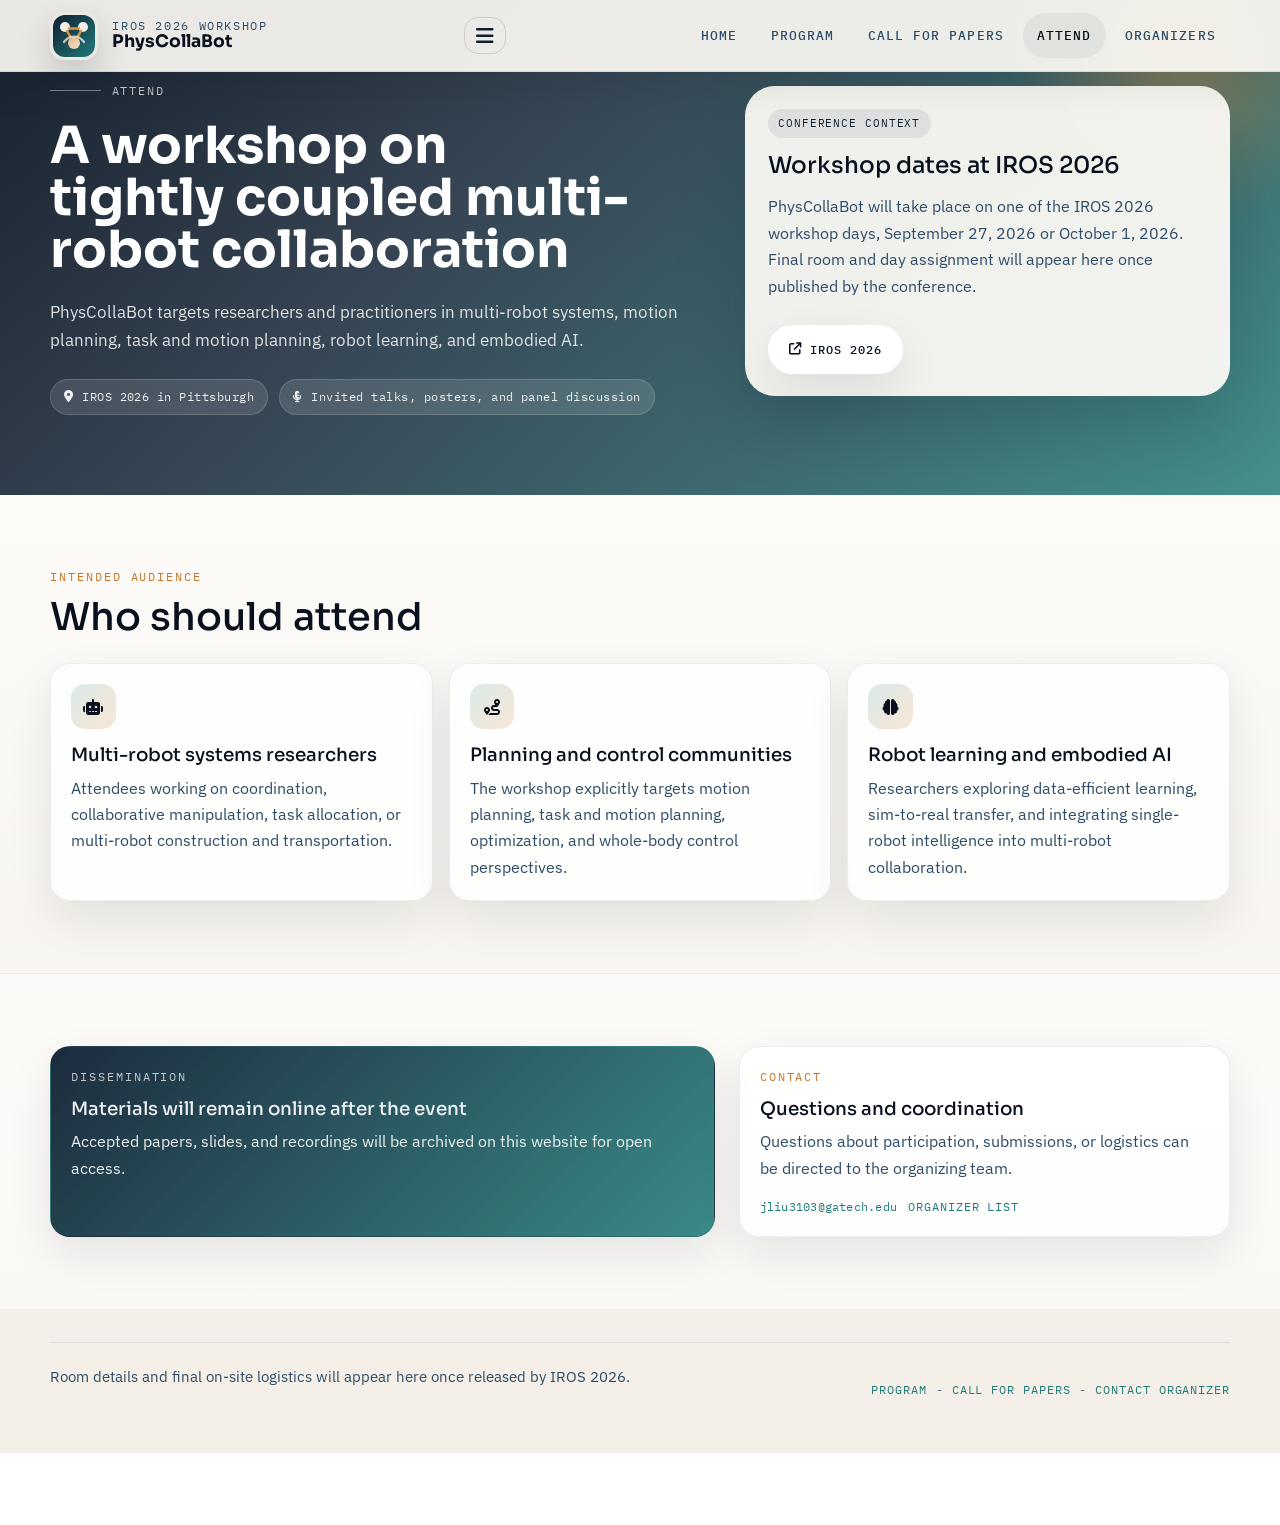
==== commit 61587553: "tighter language" ====
--- a/attend/index.html
+++ b/attend/index.html
@@ -43,10 +43,10 @@
 			<div class="hero-grid">
 				<div class="hero-copy" data-reveal>
 					<p class="eyebrow">Attend</p>
-					<h1 class="page-title">A workshop for real collaborative autonomy</h1>
+					<h1 class="page-title">A workshop on tightly coupled multi-robot collaboration</h1>
 					<p class="page-summary">
-						PhysCollaBot targets the researchers and practitioners working at the interface of multi-robot systems, planning,
-						control, learning, and embodied intelligence, with an emphasis on settings where physical interaction matters.
+						PhysCollaBot targets researchers and practitioners in multi-robot systems, motion planning, task and motion planning,
+						robot learning, and embodied AI.
 					</p>
 					<div class="hero-meta">
 						<span class="meta-chip"><i class="fa-solid fa-location-dot"></i> IROS 2026 in Pittsburgh</span>
@@ -81,7 +81,7 @@
 					<article class="detail-card" data-reveal>
 						<div class="card-icon"><i class="fa-solid fa-robot"></i></div>
 						<h3 class="card-title">Multi-robot systems researchers</h3>
-						<p class="card-text">Attendees working on coordination, collaborative manipulation, task allocation, or collective execution will find a focused forum around physical coupling.</p>
+						<p class="card-text">Attendees working on coordination, collaborative manipulation, task allocation, or multi-robot construction and transportation.</p>
 					</article>
 					<article class="detail-card" data-reveal>
 						<div class="card-icon"><i class="fa-solid fa-route"></i></div>
@@ -91,35 +91,7 @@
 					<article class="detail-card" data-reveal>
 						<div class="card-icon"><i class="fa-solid fa-brain"></i></div>
 						<h3 class="card-title">Robot learning and embodied AI</h3>
-						<p class="card-text">We also expect strong participation from researchers exploring data-efficient learning, adaptation, and transferring single-robot intelligence to teams.</p>
-					</article>
-				</div>
-			</div>
-		</section>
-
-		<section class="section">
-			<div class="site-shell">
-				<div class="section-header">
-					<div>
-						<p class="section-kicker">Participation Format</p>
-						<h2 class="section-title">What attendees can expect</h2>
-					</div>
-				</div>
-				<div class="card-grid">
-					<article class="detail-card" data-reveal>
-						<div class="card-icon"><i class="fa-solid fa-microphone-lines"></i></div>
-						<h3 class="card-title">Invited talks with discussion</h3>
-						<p class="card-text">Each invited talk is positioned to spark technical exchange across planning, control, learning, and embodied intelligence.</p>
-					</article>
-					<article class="detail-card" data-reveal>
-						<div class="card-icon"><i class="fa-regular fa-images"></i></div>
-						<h3 class="card-title">Poster sessions and networking</h3>
-						<p class="card-text">Accepted abstracts will be presented in interactive poster sessions designed for deep technical conversation.</p>
-					</article>
-					<article class="detail-card" data-reveal>
-						<div class="card-icon"><i class="fa-solid fa-comments"></i></div>
-						<h3 class="card-title">Panels across communities</h3>
-						<p class="card-text">Panel discussions will focus on shared abstractions, benchmarks, and deployment challenges for physical collaboration.</p>
+						<p class="card-text">Researchers exploring data-efficient learning, sim-to-real transfer, and integrating single-robot intelligence into multi-robot collaboration.</p>
 					</article>
 				</div>
 			</div>
@@ -132,8 +104,7 @@
 						<p class="section-kicker" style="color: rgba(255,255,255,0.72);">Dissemination</p>
 						<h2 class="card-title">Materials will remain online after the event</h2>
 						<p class="card-text">
-							Accepted abstracts, slides, and any shared workshop materials will be archived on this website for open access by the
-							broader robotics community.
+							Accepted papers, slides, and recordings will be archived on this website for open access.
 						</p>
 					</div>
 					<div class="detail-card" data-reveal>
--- a/style.css
+++ b/style.css
@@ -76,6 +76,10 @@
 .site-nav .site-shell {
 	display: flex;
 	align-items: center;
+	justify-content: space-between;
+	flex-wrap: wrap;
+	gap: 0.75rem 1rem;
+	min-width: 0;
 }
 
 .brand-lockup {
@@ -84,6 +88,8 @@
 	gap: 0.9rem;
 	padding: 0;
 	min-width: 0;
+	flex: 1 1 auto;
+	max-width: 100%;
 }
 
 .brand-mark {
@@ -98,6 +104,7 @@
 	flex-direction: column;
 	line-height: 1.05;
 	min-width: 0;
+	overflow: hidden;
 }
 
 .brand-overline {
@@ -106,6 +113,9 @@
 	letter-spacing: 0.14em;
 	text-transform: uppercase;
 	color: var(--ink-700);
+	white-space: nowrap;
+	overflow: hidden;
+	text-overflow: ellipsis;
 }
 
 .brand-title {
@@ -113,10 +123,17 @@
 	font-size: 1.08rem;
 	font-weight: 700;
 	color: var(--ink-950);
+	white-space: nowrap;
+	overflow: hidden;
+	text-overflow: ellipsis;
 }
 
 .site-nav .navbar-nav {
 	gap: 0.3rem;
+}
+
+.site-nav .navbar-collapse {
+	min-width: 0;
 }
 
 .site-nav .nav-link {
@@ -128,6 +145,9 @@
 	color: var(--ink-700);
 	padding: 0.75rem 0.9rem !important;
 	border-radius: 999px;
+	min-height: 44px;
+	display: inline-flex;
+	align-items: center;
 }
 
 .site-nav .nav-link:hover,
@@ -141,6 +161,20 @@
 	padding: 0.45rem 0.7rem;
 	border-radius: 14px;
 	color: var(--ink-900);
+	margin-left: auto;
+	flex: 0 0 auto;
+	display: inline-flex;
+	align-items: center;
+	justify-content: center;
+	transition: background 0.2s ease, box-shadow 0.2s ease, border-color 0.2s ease;
+}
+
+.site-nav .navbar-toggler:hover,
+.site-nav .navbar-toggler:focus {
+	background: rgba(16, 32, 51, 0.06);
+	border-color: rgba(16, 32, 51, 0.22);
+	box-shadow: 0 0 0 3px rgba(31, 122, 120, 0.14);
+	outline: none;
 }
 
 .hero {
@@ -998,14 +1032,23 @@
 	}
 
 	.site-nav .navbar-collapse {
+		flex-basis: 100%;
 		width: 100%;
-		margin-top: 0.8rem;
-		padding: 0.6rem 0 0.2rem;
+		margin-top: 0.35rem;
+		padding: 0.45rem;
+		border-radius: 20px;
+		background: rgba(252, 250, 245, 0.98);
+		border: 1px solid rgba(16, 32, 51, 0.08);
+		box-shadow: var(--shadow-soft);
+		max-height: calc(100vh - var(--nav-height) - 1rem);
+		overflow-y: auto;
+		overscroll-behavior: contain;
 	}
 
 	.site-nav .navbar-nav {
 		align-items: flex-start !important;
 		width: 100%;
+		gap: 0.35rem;
 	}
 
 	.site-nav .nav-item,
@@ -1014,7 +1057,7 @@
 	}
 
 	.site-nav .nav-link {
-		padding-inline: 1rem !important;
+		padding: 0.9rem 1rem !important;
 	}
 
 	.theme-list {
@@ -1023,6 +1066,10 @@
 
 	.footer-inner {
 		align-items: flex-start;
+	}
+
+	body.nav-is-open {
+		overflow: hidden;
 	}
 }
 
@@ -1061,6 +1108,10 @@
 		margin: 1.2rem 0;
 	}
 
+	.section-header {
+		align-items: flex-start;
+	}
+
 	.meta-chip {
 		width: 100%;
 		justify-content: flex-start;
@@ -1084,11 +1135,24 @@
 	.organizer-grid,
 	.timeline-item,
 	.agenda-item,
-	.schedule-table-head,
 	.schedule-row,
-	.schedule-table.compact .schedule-table-head,
 	.schedule-table.compact .schedule-row {
 		grid-template-columns: 1fr;
+	}
+
+	.schedule-table-head,
+	.schedule-table.compact .schedule-table-head {
+		display: none;
+	}
+
+	.schedule-row,
+	.schedule-table.compact .schedule-row {
+		gap: 0.4rem;
+		padding: 0.95rem 1rem;
+	}
+
+	.schedule-time {
+		margin-bottom: 0.1rem;
 	}
 
 	.organizer-card {
@@ -1163,9 +1227,30 @@
 		height: 82px;
 		flex-basis: 82px;
 	}
+
+	.site-nav .navbar-collapse {
+		padding: 0.35rem;
+		border-radius: 18px;
+	}
 }
 
 @media (max-width: 420px) {
+	.brand-lockup {
+		gap: 0.65rem;
+	}
+
+	.brand-overline {
+		display: none;
+	}
+
+	.brand-title {
+		font-size: 0.96rem;
+	}
+
+	.site-nav .navbar-toggler {
+		padding: 0.4rem 0.62rem;
+	}
+
 	.hero-title {
 		font-size: clamp(2.2rem, 10vw, 2.8rem);
 	}
@@ -1179,6 +1264,11 @@
 		font-size: 0.72rem;
 	}
 
+	.site-nav .nav-link {
+		font-size: 0.76rem;
+		letter-spacing: 0.06em;
+	}
+
 	.section-title {
 		font-size: clamp(1.55rem, 8vw, 1.95rem);
 	}
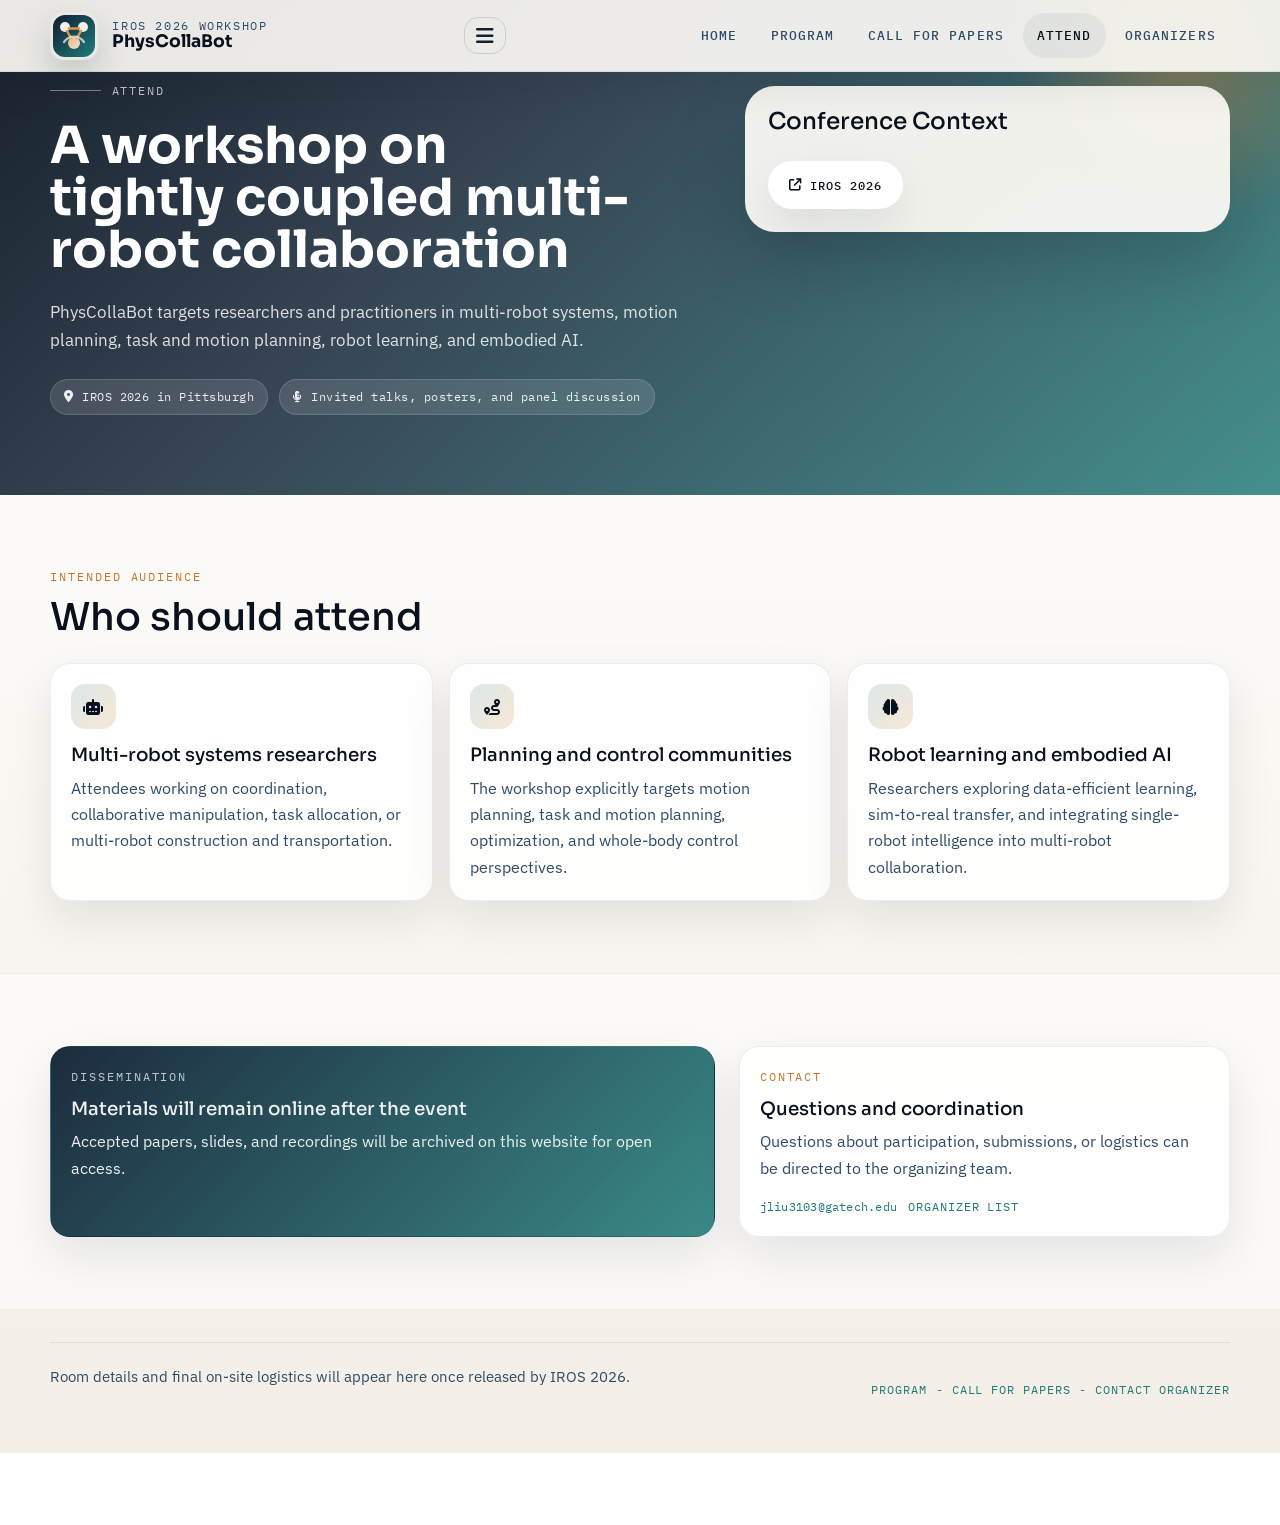
==== commit bd342afe: "title format" ====
--- a/attend/index.html
+++ b/attend/index.html
@@ -54,12 +54,7 @@
 					</div>
 				</div>
 				<aside class="hero-panel" data-reveal>
-					<span class="panel-tag">Conference Context</span>
-					<h2 class="panel-title">Workshop dates at IROS 2026</h2>
-					<p class="panel-text">
-						PhysCollaBot will take place on one of the IROS 2026 workshop days, September 27, 2026 or October 1, 2026.
-						Final room and day assignment will appear here once published by the conference.
-					</p>
+					<h2 class="panel-title">Conference Context</h2>
 					<div class="button-row">
 						<a class="button-link light" href="https://2026.ieee-iros.org/" target="_blank" rel="noreferrer"><i class="fa-solid fa-arrow-up-right-from-square"></i> IROS 2026</a>
 					</div>
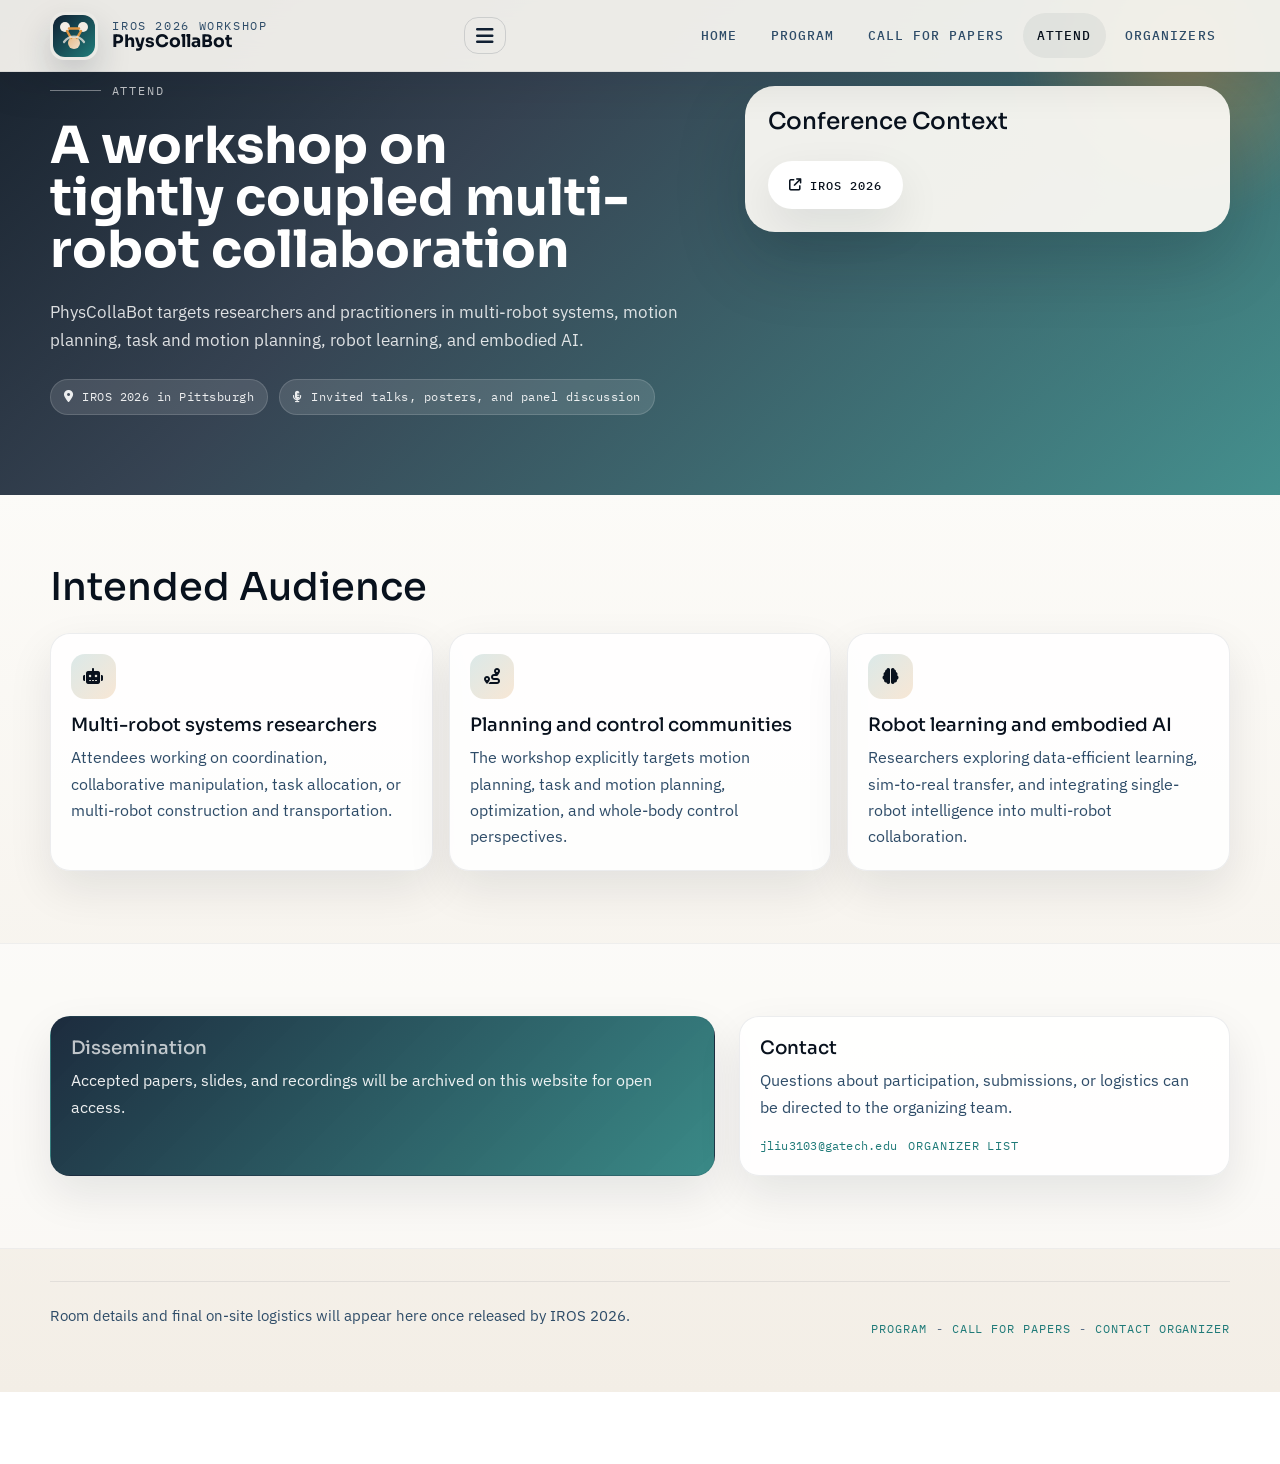
==== commit b3ddb092: "collapse section titles into simpler single titles" ====
--- a/attend/index.html
+++ b/attend/index.html
@@ -68,8 +68,7 @@
 			<div class="site-shell">
 				<div class="section-header">
 					<div>
-						<p class="section-kicker">Intended Audience</p>
-						<h2 class="section-title">Who should attend</h2>
+						<h2 class="section-title">Intended Audience</h2>
 					</div>
 				</div>
 				<div class="card-grid">
@@ -96,15 +95,13 @@
 			<div class="site-shell">
 				<div class="split-grid">
 					<div class="callout-card" data-reveal>
-						<p class="section-kicker" style="color: rgba(255,255,255,0.72);">Dissemination</p>
-						<h2 class="card-title">Materials will remain online after the event</h2>
+						<h2 class="card-title" style="color: rgba(255,255,255,0.72);">Dissemination</h2>
 						<p class="card-text">
 							Accepted papers, slides, and recordings will be archived on this website for open access.
 						</p>
 					</div>
 					<div class="detail-card" data-reveal>
-						<p class="section-kicker">Contact</p>
-						<h2 class="card-title">Questions and coordination</h2>
+						<h2 class="card-title">Contact</h2>
 						<p class="card-text">Questions about participation, submissions, or logistics can be directed to the organizing team.</p>
 						<div class="person-links">
 							<a class="micro-link email-link" href="mailto:jliu3103@gatech.edu">jliu3103@gatech.edu</a>
--- a/style.css
+++ b/style.css
@@ -234,6 +234,18 @@
 	align-items: center;
 }
 
+.hero:not(.page-hero) .hero-grid {
+	grid-template-columns: 1fr;
+}
+
+.hero:not(.page-hero) .hero-title {
+	max-width: none;
+}
+
+.hero:not(.page-hero) .hero-summary {
+	max-width: none;
+}
+
 .hero-copy {
 	color: rgba(255, 255, 255, 0.94);
 	min-width: 0;
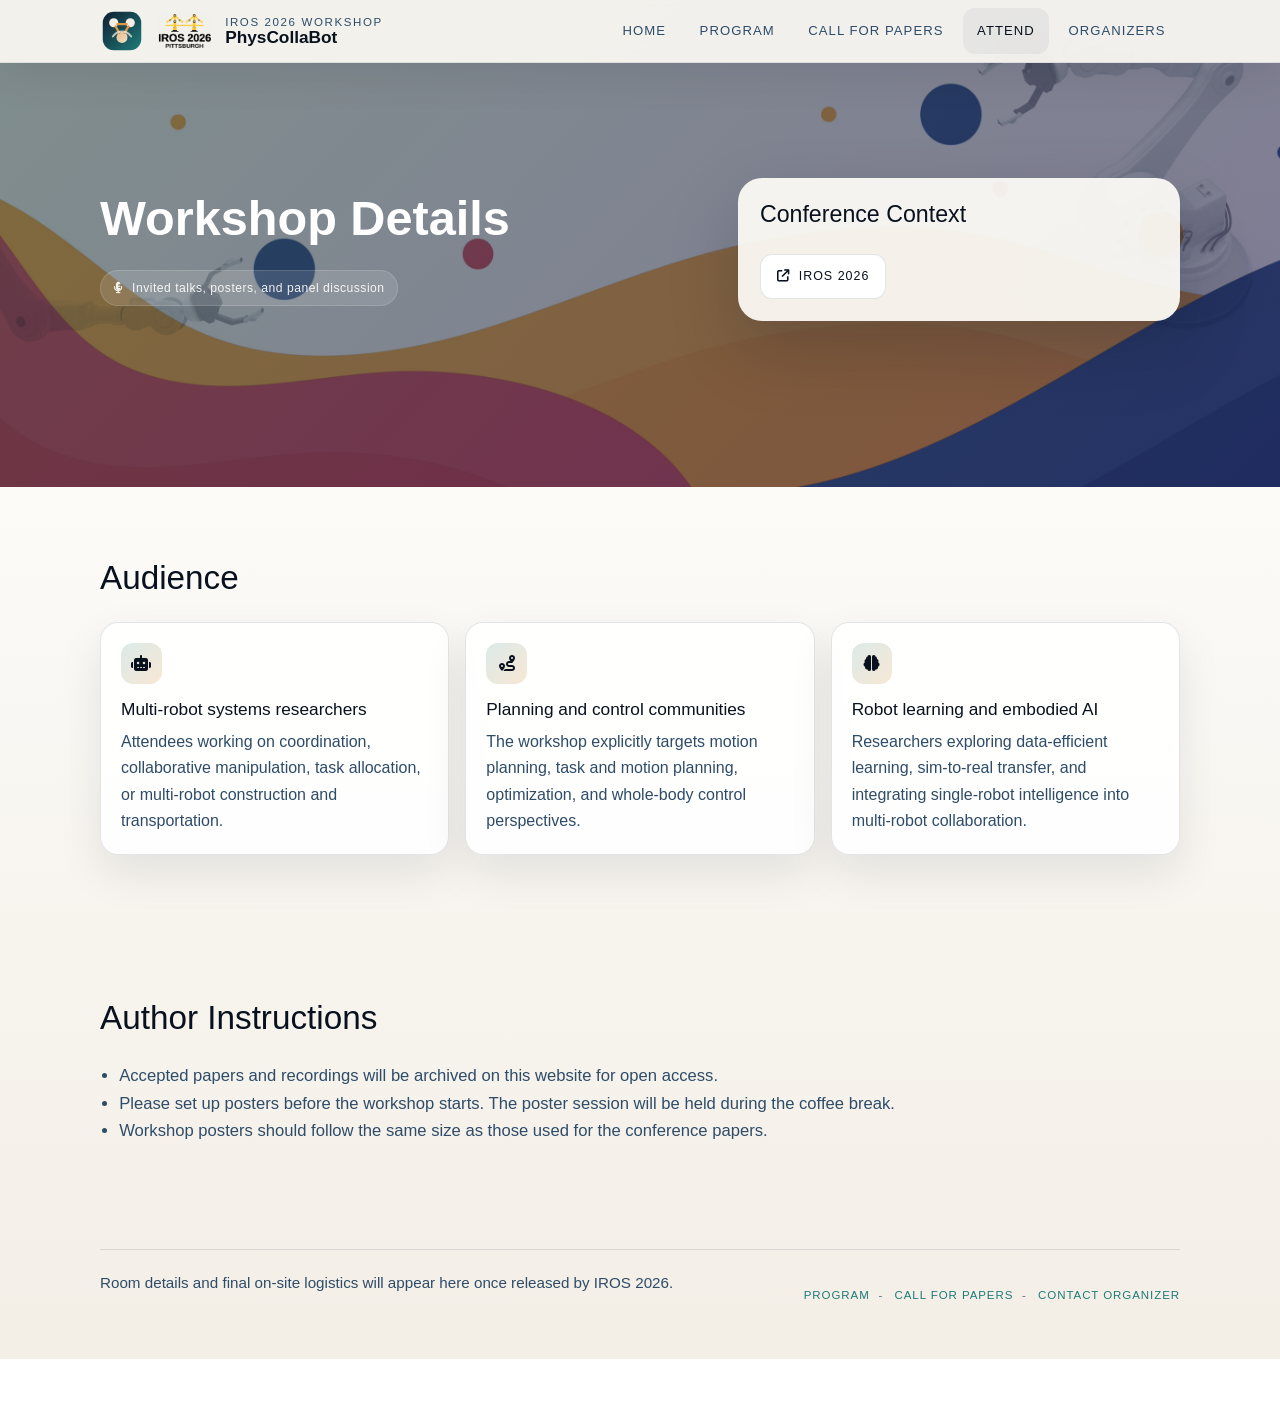
==== commit 0b8c024f: "update" ====
--- a/attend/index.html
+++ b/attend/index.html
@@ -8,7 +8,7 @@
 	<link rel="icon" href="../img/pcb-mark.svg" type="image/svg+xml">
 	<link rel="preconnect" href="https://fonts.googleapis.com">
 	<link rel="preconnect" href="https://fonts.gstatic.com" crossorigin>
-	<link href="https://fonts.googleapis.com/css2?family=IBM+Plex+Mono:wght@400;500&amp;family=IBM+Plex+Sans:wght@400;500;600&amp;family=Sora:wght@500;700&amp;display=swap" rel="stylesheet">
+	<link href="https://fonts.googleapis.com/css2?family=IBM+Plex+Sans:wght@400;500;600;700&amp;display=swap" rel="stylesheet">
 	<link rel="stylesheet" href="https://stackpath.bootstrapcdn.com/bootstrap/4.5.2/css/bootstrap.min.css">
 	<link rel="stylesheet" href="https://cdnjs.cloudflare.com/ajax/libs/font-awesome/6.5.0/css/all.min.css">
 	<link rel="stylesheet" href="../style.css">
@@ -18,6 +18,7 @@
 		<div class="site-shell">
 			<a class="navbar-brand brand-lockup" href="../index.html">
 				<img class="brand-mark" src="../img/pcb-mark.svg" alt="PhysCollaBot logo">
+				<img class="nav-event-badge" src="../img/iros.png" alt="IROS 2026 Pittsburgh">
 				<span class="brand-copy">
 					<span class="brand-overline">IROS 2026 Workshop</span>
 					<span class="brand-title">PhysCollaBot</span>
@@ -42,14 +43,8 @@
 		<div class="site-shell hero-inner">
 			<div class="hero-grid">
 				<div class="hero-copy" data-reveal>
-					<p class="eyebrow">Attend</p>
-					<h1 class="page-title">A workshop on tightly coupled multi-robot collaboration</h1>
-					<p class="page-summary">
-						PhysCollaBot targets researchers and practitioners in multi-robot systems, motion planning, task and motion planning,
-						robot learning, and embodied AI.
-					</p>
+					<h1 class="page-title">Workshop Details</h1>
 					<div class="hero-meta">
-						<span class="meta-chip"><i class="fa-solid fa-location-dot"></i> IROS 2026 in Pittsburgh</span>
 						<span class="meta-chip"><i class="fa-solid fa-microphone-lines"></i> Invited talks, posters, and panel discussion</span>
 					</div>
 				</div>
@@ -68,7 +63,7 @@
 			<div class="site-shell">
 				<div class="section-header">
 					<div>
-						<h2 class="section-title">Intended Audience</h2>
+						<h2 class="section-title">Audience</h2>
 					</div>
 				</div>
 				<div class="card-grid">
@@ -90,27 +85,26 @@
 				</div>
 			</div>
 		</section>
-
-		<section class="section section-alt">
+		<section class="section">
 			<div class="site-shell">
-				<div class="split-grid">
-					<div class="callout-card" data-reveal>
-						<h2 class="card-title" style="color: rgba(255,255,255,0.72);">Dissemination</h2>
-						<p class="card-text">
-							Accepted papers, slides, and recordings will be archived on this website for open access.
-						</p>
+				<div class="section-header">
+					<div>
+						<h2 class="section-title">Author Instructions</h2>
 					</div>
-					<div class="detail-card" data-reveal>
-						<h2 class="card-title">Contact</h2>
-						<p class="card-text">Questions about participation, submissions, or logistics can be directed to the organizing team.</p>
-						<div class="person-links">
-							<a class="micro-link email-link" href="mailto:jliu3103@gatech.edu">jliu3103@gatech.edu</a>
-							<a class="micro-link" href="../organizers/index.html">Organizer list</a>
-						</div>
-					</div>
+				</div>
+				<div class="copy-stack" data-reveal>
+					<ul class="card-list">
+						<li>Accepted papers and recordings will be archived on this website for open access.</li>
+						<li>Please set up posters before the workshop starts. The poster session will be held during the coffee break.</li>
+						<li>Workshop posters should follow the same size as those used for the conference papers.</li>
+					</ul>
 				</div>
 			</div>
 		</section>
+
+
+
+
 	</main>
 
 	<footer class="site-footer">
--- a/style.css
+++ b/style.css
@@ -4,22 +4,23 @@
 	--ink-800: #18324c;
 	--ink-700: #2e4c68;
 	--ink-600: #5a7088;
-	--sand-50: #fcfaf5;
-	--sand-100: #f3eee6;
-	--sand-200: #e6dccf;
-	--sand-300: #d8c8b0;
+	--sand-50: #fbfaf7;
+	--sand-100: #f1eee8;
+	--sand-200: #ded8cd;
+	--sand-300: #c7bcae;
 	--teal-500: #1f7a78;
 	--teal-400: #3f9a97;
-	--copper-500: #c6762c;
-	--copper-400: #df9542;
+	--copper-500: #a75f25;
+	--copper-400: #c77d38;
 	--sky-100: #ddeefa;
 	--white: #ffffff;
+	--line: rgba(16, 32, 51, 0.12);
 	--shadow-soft: 0 18px 45px rgba(8, 17, 29, 0.09);
 	--shadow-strong: 0 28px 70px rgba(8, 17, 29, 0.18);
-	--radius-lg: 28px;
-	--radius-md: 20px;
-	--radius-sm: 14px;
-	--shell-width: 1180px;
+	--radius-lg: 22px;
+	--radius-md: 18px;
+	--radius-sm: 12px;
+	--shell-width: 1080px;
 	--nav-height: 72px;
 }
 
@@ -35,7 +36,7 @@
 
 body {
 	margin: 0;
-	font-family: "IBM Plex Sans", sans-serif;
+	font-family: Arial, serif, sans-serif;
 	background:
 		radial-gradient(circle at top left, rgba(63, 154, 151, 0.18), transparent 22%),
 		radial-gradient(circle at top right, rgba(223, 149, 66, 0.14), transparent 24%),
@@ -45,6 +46,15 @@
 	overflow-x: hidden;
 }
 
+p,
+li,
+h1,
+h2,
+h3,
+h4 {
+	overflow-wrap: break-word;
+}
+
 img {
 	max-width: 100%;
 	display: block;
@@ -61,12 +71,14 @@
 }
 
 .site-shell {
-	width: min(var(--shell-width), calc(100% - clamp(1.25rem, 4vw, 2rem)));
+	width: calc(100% - clamp(1.25rem, 4vw, 2rem));
+	max-width: var(--shell-width);
 	margin: 0 auto;
+	min-width: 0;
 }
 
 .site-nav {
-	min-height: 72px;
+	min-height: 50px;
 	background: rgba(252, 250, 245, 0.92);
 	backdrop-filter: blur(18px);
 	border-bottom: 1px solid rgba(16, 32, 51, 0.08);
@@ -93,10 +105,19 @@
 }
 
 .brand-mark {
-	width: 48px;
-	height: 48px;
-	border-radius: 14px;
-	box-shadow: 0 16px 34px rgba(16, 32, 51, 0.18);
+	width: 44px;
+	height: 44px;
+	border-radius: 8px;
+	box-shadow: none;
+}
+
+.nav-event-badge {
+	display: block;
+	width: auto;
+	height: 34px;
+	max-width: 150px;
+	object-fit: contain;
+	flex: 0 0 auto;
 }
 
 .brand-copy {
@@ -108,7 +129,7 @@
 }
 
 .brand-overline {
-	font-family: "IBM Plex Mono", monospace;
+	font-family: Arial, serif, sans-serif;
 	font-size: 0.72rem;
 	letter-spacing: 0.14em;
 	text-transform: uppercase;
@@ -119,7 +140,7 @@
 }
 
 .brand-title {
-	font-family: "Sora", sans-serif;
+	font-family: Arial, serif, sans-serif;
 	font-size: 1.08rem;
 	font-weight: 700;
 	color: var(--ink-950);
@@ -137,14 +158,14 @@
 }
 
 .site-nav .nav-link {
-	font-family: "IBM Plex Mono", monospace;
+	font-family: Arial, serif, sans-serif;
 	font-size: 0.82rem;
 	font-weight: 500;
 	letter-spacing: 0.08em;
 	text-transform: uppercase;
 	color: var(--ink-700);
 	padding: 0.75rem 0.9rem !important;
-	border-radius: 999px;
+	border-radius: var(--radius-sm);
 	min-height: 44px;
 	display: inline-flex;
 	align-items: center;
@@ -153,17 +174,17 @@
 .site-nav .nav-link:hover,
 .site-nav .nav-link.active {
 	color: var(--ink-950);
-	background: rgba(16, 32, 51, 0.06);
+	background: rgba(16, 32, 51, 0.05);
 }
 
 .site-nav .navbar-toggler {
-	border: 1px solid rgba(16, 32, 51, 0.14);
+	border: 1px solid var(--line);
 	padding: 0.45rem 0.7rem;
-	border-radius: 14px;
+	border-radius: var(--radius-sm);
 	color: var(--ink-900);
 	margin-left: auto;
 	flex: 0 0 auto;
-	display: inline-flex;
+	display: none;
 	align-items: center;
 	justify-content: center;
 	transition: background 0.2s ease, box-shadow 0.2s ease, border-color 0.2s ease;
@@ -181,7 +202,14 @@
 	position: relative;
 	overflow: hidden;
 	margin-top: calc(var(--nav-height) * -1);
-	padding: calc(var(--nav-height) + 4.5rem) 0 3.5rem;
+	padding: calc(var(--nav-height) + 5rem) 0 4.2rem;
+	min-height: 550px;
+	display: flex;
+	align-items: end;
+}
+
+.page-hero {
+	align-items: center;
 }
 
 .hero::before {
@@ -189,37 +217,17 @@
 	position: absolute;
 	inset: 0;
 	background:
-		linear-gradient(135deg, rgba(8, 17, 29, 0.94), rgba(16, 32, 51, 0.84) 38%, rgba(31, 122, 120, 0.83) 100%),
+		linear-gradient(135deg, rgba(1, 37, 53, 0.5) 0%, rgba(2, 0, 70, 0.5) 100%),
 		url("img/background.png") center/cover no-repeat;
 	opacity: 1;
 }
 
-.hero::after {
-	content: "";
-	position: absolute;
-	right: -10rem;
-	top: -8rem;
-	width: 28rem;
-	height: 28rem;
-	border-radius: 50%;
-	background: radial-gradient(circle, rgba(223, 149, 66, 0.48), transparent 62%);
-	filter: blur(12px);
-	opacity: 0.9;
-}
-
-.hero.page-hero::after {
-	width: 24rem;
-	height: 24rem;
-	right: -6rem;
-	top: -4rem;
-}
-
 .page-hero .hero-grid {
-	align-items: start;
+	align-items: center;
 }
 
 .page-hero .hero-panel {
-	margin-top: 0.85rem;
+	margin-top: 0;
 }
 
 .hero-inner {
@@ -231,7 +239,7 @@
 	display: grid;
 	grid-template-columns: minmax(0, 1.3fr) minmax(300px, 0.95fr);
 	gap: 2rem;
-	align-items: center;
+	align-items: end;
 }
 
 .hero:not(.page-hero) .hero-grid {
@@ -248,18 +256,19 @@
 
 .hero-copy {
 	color: rgba(255, 255, 255, 0.94);
-	min-width: 0;
+	min-width: 1rem;
+	max-width: 100%;
 }
 
 .eyebrow {
 	display: inline-flex;
 	align-items: center;
 	gap: 0.65rem;
-	font-family: "IBM Plex Mono", monospace;
+	font-family: Arial, serif, sans-serif;
 	font-size: 0.75rem;
 	letter-spacing: 0.16em;
 	text-transform: uppercase;
-	color: rgba(255, 255, 255, 0.72);
+	color: rgba(255, 255, 255, 0.76);
 	margin-bottom: 1.2rem;
 }
 
@@ -272,22 +281,28 @@
 
 .hero-title,
 .page-title {
-	font-family: "Sora", sans-serif;
-	font-weight: 700;
-	line-height: 1.02;
+	font-family: Arial, serif, sans-serif;
+	font-weight: 600;
+	line-height: 1.06;
 	margin: 0;
 	text-wrap: balance;
 }
 
 .hero-title {
-	font-size: clamp(2.8rem, 5vw, 4.75rem);
-	max-width: 16ch;
+	font-size: clamp(2.45rem, 4.25vw, 4.35rem);
+	max-width: 17ch;
 }
 
 .page-title {
-	font-size: clamp(2.5rem, 4vw, 3.9rem);
-	max-width: 15ch;
+	font-size: clamp(2.45rem, 3.8vw, 3.7rem);
+	max-width: 20ch;
 	color: var(--white);
+}
+
+.single-line-title {
+	max-width: none;
+	white-space: nowrap;
+	font-size: clamp(2rem, 3vw, 3.2rem);
 }
 
 .hero-summary,
@@ -301,8 +316,8 @@
 .hero-meta {
 	display: flex;
 	flex-wrap: wrap;
-	gap: 0.7rem;
-	margin: 1.5rem 0;
+	gap: 0.65rem 1rem;
+	margin: 1.6rem 0 0;
 }
 
 .meta-chip {
@@ -314,7 +329,7 @@
 	background: rgba(255, 255, 255, 0.12);
 	border: 1px solid rgba(255, 255, 255, 0.14);
 	color: rgba(255, 255, 255, 0.9);
-	font-family: "IBM Plex Mono", monospace;
+	font-family: Arial, serif, sans-serif;
 	font-size: 0.76rem;
 	letter-spacing: 0.04em;
 	line-height: 1.35;
@@ -333,16 +348,16 @@
 	align-items: center;
 	justify-content: center;
 	gap: 0.55rem;
-	padding: 0.92rem 1.25rem;
-	border-radius: 999px;
-	font-family: "IBM Plex Mono", monospace;
+	padding: 0.82rem 1rem;
+	border-radius: var(--radius-sm);
+	font-family: Arial, serif, sans-serif;
 	font-size: 0.78rem;
 	font-weight: 500;
 	letter-spacing: 0.08em;
 	text-transform: uppercase;
 	text-decoration: none;
 	border: 1px solid transparent;
-	transition: transform 0.28s ease, box-shadow 0.28s ease, background 0.28s ease;
+	transition: background 0.2s ease, border-color 0.2s ease, color 0.2s ease;
 	text-align: center;
 	line-height: 1.35;
 }
@@ -352,9 +367,9 @@
 }
 
 .button-link.primary {
-	background: linear-gradient(135deg, var(--copper-500), var(--copper-400));
+	background: var(--copper-500);
 	color: var(--white);
-	box-shadow: 0 18px 34px rgba(198, 118, 44, 0.28);
+	box-shadow: none;
 }
 
 .button-link.secondary {
@@ -366,13 +381,14 @@
 .button-link.light {
 	background: var(--white);
 	color: var(--ink-950);
-	box-shadow: var(--shadow-soft);
+	box-shadow: none;
+	border-color: var(--line);
 }
 
 .hero-panel {
 	position: relative;
 	padding: 1.4rem;
-	border-radius: 30px;
+	border-radius: 24px;
 	background: rgba(252, 250, 245, 0.94);
 	box-shadow: var(--shadow-strong);
 	min-width: 0;
@@ -382,10 +398,10 @@
 	display: inline-flex;
 	align-items: center;
 	padding: 0.34rem 0.65rem;
-	border-radius: 999px;
+	border-radius: var(--radius-sm);
 	background: rgba(16, 32, 51, 0.08);
 	color: var(--ink-900);
-	font-family: "IBM Plex Mono", monospace;
+	font-family: Arial, serif, sans-serif;
 	font-size: 0.7rem;
 	text-transform: uppercase;
 	letter-spacing: 0.08em;
@@ -393,7 +409,7 @@
 }
 
 .panel-title {
-	font-family: "Sora", sans-serif;
+	font-family: Arial, serif, sans-serif;
 	font-size: 1.45rem;
 	line-height: 1.15;
 	margin: 0;
@@ -418,8 +434,8 @@
 	width: 100%;
 	aspect-ratio: 4 / 5;
 	object-fit: cover;
-	border-radius: 18px;
-	border: 2px solid rgba(16, 32, 51, 0.08);
+	border-radius: var(--radius-sm);
+	border: 1px solid var(--line);
 }
 
 .portrait-strip-all-speakers {
@@ -439,13 +455,13 @@
 
 .stat-card {
 	padding: 1rem;
-	border-radius: 18px;
+	border-radius: var(--radius-sm);
 	background: var(--white);
-	border: 1px solid rgba(16, 32, 51, 0.08);
+	border: 1px solid var(--line);
 }
 
 .stat-value {
-	font-family: "Sora", sans-serif;
+	font-family: Arial, serif, sans-serif;
 	font-size: 1.8rem;
 	font-weight: 700;
 	line-height: 1;
@@ -455,7 +471,7 @@
 .stat-label {
 	display: block;
 	margin-top: 0.35rem;
-	font-family: "IBM Plex Mono", monospace;
+	font-family: Arial, serif, sans-serif;
 	font-size: 0.74rem;
 	text-transform: uppercase;
 	letter-spacing: 0.08em;
@@ -483,7 +499,7 @@
 }
 
 .section-kicker {
-	font-family: "IBM Plex Mono", monospace;
+	font-family: Arial, serif, sans-serif;
 	font-size: 0.76rem;
 	text-transform: uppercase;
 	letter-spacing: 0.16em;
@@ -492,9 +508,9 @@
 }
 
 .section-title {
-	font-family: "Sora", sans-serif;
-	font-size: clamp(1.85rem, 3vw, 2.8rem);
-	line-height: 1.05;
+	font-family: Arial, serif, sans-serif;
+	font-size: clamp(1.65rem, 2.6vw, 2.45rem);
+	line-height: 1.12;
 	margin: 0;
 	color: var(--ink-950);
 	text-wrap: balance;
@@ -518,9 +534,17 @@
 	margin-bottom: 0;
 }
 
+.copy-stack {
+	width: 100%;
+	max-width: 100%;
+}
+
 .copy-stack p,
 .copy-stack li {
 	color: var(--ink-800);
+	font-size: 1.04rem;
+	overflow-wrap: normal;
+	word-break: normal;
 }
 
 .copy-stack ul {
@@ -544,8 +568,8 @@
 .organizer-card,
 .agenda-card,
 .callout-card {
-	background: rgba(255, 255, 255, 0.86);
-	border: 1px solid rgba(16, 32, 51, 0.08);
+	background: rgba(255, 255, 255, 0.9);
+	border: 1px solid var(--line);
 	border-radius: var(--radius-md);
 	box-shadow: var(--shadow-soft);
 }
@@ -559,9 +583,9 @@
 }
 
 .card-icon {
-	width: 2.8rem;
-	height: 2.8rem;
-	border-radius: 14px;
+	width: 2.55rem;
+	height: 2.55rem;
+	border-radius: var(--radius-sm);
 	display: inline-flex;
 	align-items: center;
 	justify-content: center;
@@ -572,9 +596,9 @@
 }
 
 .card-title {
-	font-family: "Sora", sans-serif;
-	font-size: 1.15rem;
-	line-height: 1.18;
+	font-family: Arial, serif, sans-serif;
+	font-size: 1.08rem;
+	line-height: 1.22;
 	margin: 0 0 0.55rem;
 	color: var(--ink-950);
 	text-wrap: balance;
@@ -602,9 +626,9 @@
 
 .theme-pill {
 	padding: 0.95rem 1rem;
-	border-radius: 18px;
+	border-radius: var(--radius-sm);
 	background: rgba(255, 255, 255, 0.84);
-	border: 1px solid rgba(16, 32, 51, 0.08);
+	border: 1px solid var(--line);
 	font-weight: 500;
 	color: var(--ink-900);
 }
@@ -634,16 +658,16 @@
 
 .speaker-role,
 .micro-label {
-	font-family: "IBM Plex Mono", monospace;
+	font-family: Arial, serif, sans-serif;
 	font-size: 0.72rem;
 	text-transform: uppercase;
 	letter-spacing: 0.09em;
-	color: var(--copper-500);
+	color: var(--teal-500);
 }
 
 .speaker-name,
 .person-name {
-	font-family: "Sora", sans-serif;
+	font-family: Arial, serif, sans-serif;
 	font-size: 1.08rem;
 	line-height: 1.15;
 	margin: 0.38rem 0 0.32rem;
@@ -662,7 +686,7 @@
 .speaker-talk {
 	margin-top: 0.85rem;
 	padding-top: 0.85rem;
-	border-top: 1px solid rgba(16, 32, 51, 0.08);
+	border-top: 1px solid var(--line);
 	color: var(--ink-800);
 	overflow-wrap: anywhere;
 }
@@ -671,10 +695,10 @@
 	display: inline-flex;
 	margin-top: 0.75rem;
 	padding: 0.38rem 0.6rem;
-	border-radius: 999px;
+	border-radius: var(--radius-sm);
 	background: rgba(16, 32, 51, 0.06);
 	color: var(--ink-700);
-	font-family: "IBM Plex Mono", monospace;
+	font-family: Arial, serif, sans-serif;
 	font-size: 0.7rem;
 	text-transform: uppercase;
 	letter-spacing: 0.06em;
@@ -685,7 +709,7 @@
 	width: 100%;
 	border-radius: 22px;
 	background: rgba(255, 255, 255, 0.9);
-	border: 1px solid rgba(16, 32, 51, 0.08);
+	border: 1px solid var(--line);
 	box-shadow: var(--shadow-soft);
 }
 
@@ -694,9 +718,9 @@
 	grid-template-columns: 170px minmax(0, 1fr);
 	gap: 1rem;
 	padding: 1rem 1.2rem;
-	background: linear-gradient(135deg, rgba(16, 32, 51, 0.96), rgba(31, 122, 120, 0.88));
+	background: var(--ink-950);
 	color: var(--white);
-	font-family: "IBM Plex Mono", monospace;
+	font-family: Arial, serif, sans-serif;
 	font-size: 0.78rem;
 	text-transform: uppercase;
 	letter-spacing: 0.08em;
@@ -707,15 +731,15 @@
 	grid-template-columns: 170px minmax(0, 1fr);
 	gap: 1rem;
 	padding: 1rem 1.2rem;
-	border-top: 1px solid rgba(16, 32, 51, 0.08);
+	border-top: 1px solid var(--line);
 }
 
 .schedule-row:nth-child(even) {
-	background: rgba(243, 238, 230, 0.45);
+	background: rgba(241, 238, 232, 0.55);
 }
 
 .schedule-time {
-	font-family: "IBM Plex Mono", monospace;
+	font-family: Arial, serif, sans-serif;
 	font-size: 0.78rem;
 	color: var(--copper-500);
 	text-transform: uppercase;
@@ -724,7 +748,7 @@
 
 .schedule-event-title {
 	display: block;
-	font-family: "Sora", sans-serif;
+	font-family: Arial, serif, sans-serif;
 	font-size: 1rem;
 	line-height: 1.2;
 	color: var(--ink-950);
@@ -761,7 +785,7 @@
 	gap: 1rem;
 	align-items: start;
 	padding-bottom: 0.85rem;
-	border-bottom: 1px solid rgba(16, 32, 51, 0.08);
+	border-bottom: 1px solid var(--line);
 }
 
 .agenda-item:last-child {
@@ -770,7 +794,7 @@
 }
 
 .agenda-time {
-	font-family: "IBM Plex Mono", monospace;
+	font-family: Arial, serif, sans-serif;
 	font-size: 0.78rem;
 	color: var(--copper-500);
 	text-transform: uppercase;
@@ -778,7 +802,7 @@
 }
 
 .agenda-title {
-	font-family: "Sora", sans-serif;
+	font-family: Arial, serif, sans-serif;
 	font-size: 1rem;
 	margin: 0;
 	color: var(--ink-950);
@@ -806,10 +830,10 @@
 	width: 78px;
 	height: 78px;
 	flex: 0 0 78px;
-	border-radius: 20px;
+	border-radius: var(--radius-sm);
 	overflow: hidden;
 	background: linear-gradient(135deg, rgba(31, 122, 120, 0.22), rgba(223, 149, 66, 0.26));
-	box-shadow: inset 0 0 0 1px rgba(16, 32, 51, 0.06);
+	box-shadow: inset 0 0 0 1px var(--line);
 }
 
 .person-avatar img {
@@ -823,22 +847,10 @@
 	display: flex;
 	align-items: center;
 	justify-content: center;
-	font-family: "Sora", sans-serif;
+	font-family: Arial, serif, sans-serif;
 	font-size: 1.45rem;
 	font-weight: 700;
 	color: var(--ink-950);
-}
-
-.tone-teal {
-	background: linear-gradient(135deg, rgba(31, 122, 120, 0.25), rgba(173, 227, 224, 0.95));
-}
-
-.tone-copper {
-	background: linear-gradient(135deg, rgba(198, 118, 44, 0.25), rgba(246, 216, 183, 0.95));
-}
-
-.tone-ink {
-	background: linear-gradient(135deg, rgba(16, 32, 51, 0.18), rgba(221, 238, 250, 0.95));
 }
 
 .person-links {
@@ -849,7 +861,7 @@
 }
 
 .micro-link {
-	font-family: "IBM Plex Mono", monospace;
+	font-family: Arial, serif, sans-serif;
 	font-size: 0.72rem;
 	text-transform: uppercase;
 	letter-spacing: 0.08em;
@@ -869,10 +881,10 @@
 
 .topic-pill {
 	padding: 0.6rem 0.85rem;
-	border-radius: 999px;
+	border-radius: var(--radius-sm);
 	background: rgba(16, 32, 51, 0.06);
 	color: var(--ink-900);
-	font-family: "IBM Plex Mono", monospace;
+	font-family: Arial, serif, sans-serif;
 	font-size: 0.76rem;
 	letter-spacing: 0.04em;
 }
@@ -890,11 +902,11 @@
 	padding: 1rem 1.1rem;
 	border-radius: 18px;
 	background: rgba(255, 255, 255, 0.88);
-	border: 1px solid rgba(16, 32, 51, 0.08);
+	border: 1px solid var(--line);
 }
 
 .timeline-date {
-	font-family: "IBM Plex Mono", monospace;
+	font-family: Arial, serif, sans-serif;
 	font-size: 0.76rem;
 	text-transform: uppercase;
 	letter-spacing: 0.08em;
@@ -903,7 +915,7 @@
 
 .timeline-copy strong {
 	display: block;
-	font-family: "Sora", sans-serif;
+	font-family: Arial, serif, sans-serif;
 	color: var(--ink-950);
 	margin-bottom: 0.24rem;
 }
@@ -922,14 +934,14 @@
 	padding: 1rem 1.1rem;
 	border-radius: 18px;
 	background: rgba(255, 255, 255, 0.86);
-	border: 1px solid rgba(16, 32, 51, 0.08);
+	border: 1px solid var(--line);
 	box-shadow: var(--shadow-soft);
 	color: var(--ink-900);
 }
 
 .reference-link strong {
 	display: block;
-	font-family: "Sora", sans-serif;
+	font-family: Arial, serif, sans-serif;
 	margin-bottom: 0.2rem;
 	color: var(--ink-950);
 }
@@ -963,7 +975,7 @@
 	justify-content: space-between;
 	gap: 1rem;
 	padding-top: 1.3rem;
-	border-top: 1px solid rgba(16, 32, 51, 0.08);
+	border-top: 1px solid var(--line);
 }
 
 .footer-note {
@@ -999,6 +1011,14 @@
 	transform: translateY(0);
 }
 
+.card-title.on-dark {
+	color: rgba(255, 255, 255, 0.9);
+}
+
+.spaced-top {
+	margin-top: 1rem;
+}
+
 @media (max-width: 1199px) {
 	.hero-grid {
 		grid-template-columns: minmax(0, 1.08fr) minmax(280px, 0.92fr);
@@ -1022,8 +1042,12 @@
 		padding-top: var(--nav-height);
 	}
 
+	.site-nav .navbar-toggler {
+		display: inline-flex;
+	}
+
 	.site-shell {
-		width: min(var(--shell-width), calc(100% - 1.6rem));
+		width: calc(100% - 1.6rem);
 	}
 
 	.hero,
@@ -1048,10 +1072,10 @@
 		width: 100%;
 		margin-top: 0.35rem;
 		padding: 0.45rem;
-		border-radius: 20px;
+		border-radius: var(--radius-md);
 		background: rgba(252, 250, 245, 0.98);
-		border: 1px solid rgba(16, 32, 51, 0.08);
-		box-shadow: var(--shadow-soft);
+		border: 1px solid var(--line);
+		box-shadow: none;
 		max-height: calc(100vh - var(--nav-height) - 1rem);
 		overflow-y: auto;
 		overscroll-behavior: contain;
@@ -1087,7 +1111,25 @@
 
 @media (max-width: 767px) {
 	.site-shell {
-		width: min(var(--shell-width), calc(100% - 1.15rem));
+		width: calc(100% - 2rem);
+		max-width: calc(100vw - 2rem);
+	}
+
+	.hero-copy,
+	.copy-stack,
+	.copy-stack p,
+	.section-header,
+	.card-grid,
+	.speaker-grid,
+	.organizer-grid,
+	.split-grid {
+		max-width: calc(100vw - 2rem);
+	}
+
+	.copy-stack,
+	.copy-stack p {
+		width: calc(100vw - 4rem);
+		max-width: 34rem;
 	}
 
 	.hero,
@@ -1097,7 +1139,8 @@
 
 	.hero-title,
 	.page-title {
-		max-width: none;
+		font-size: clamp(2.05rem, 9vw, 2.75rem);
+		max-width: 13ch;
 	}
 
 	.hero-summary,
@@ -1216,10 +1259,11 @@
 
 	.hero {
 		padding: calc(var(--nav-height) + 2.8rem) 0 2.7rem;
+		min-height: 520px;
 	}
 
 	.hero-panel {
-		border-radius: 24px;
+		border-radius: var(--radius-lg);
 	}
 
 	.panel-title {
@@ -1242,13 +1286,25 @@
 
 	.site-nav .navbar-collapse {
 		padding: 0.35rem;
-		border-radius: 18px;
+		border-radius: var(--radius-md);
 	}
 }
 
 @media (max-width: 420px) {
+	.section .site-shell {
+		width: calc(100vw - 4rem) !important;
+		max-width: calc(100vw - 4rem) !important;
+		margin-left: 1rem;
+		margin-right: auto;
+	}
+
 	.brand-lockup {
 		gap: 0.65rem;
+	}
+
+	.nav-event-badge {
+		height: 30px;
+		max-width: 120px;
 	}
 
 	.brand-overline {
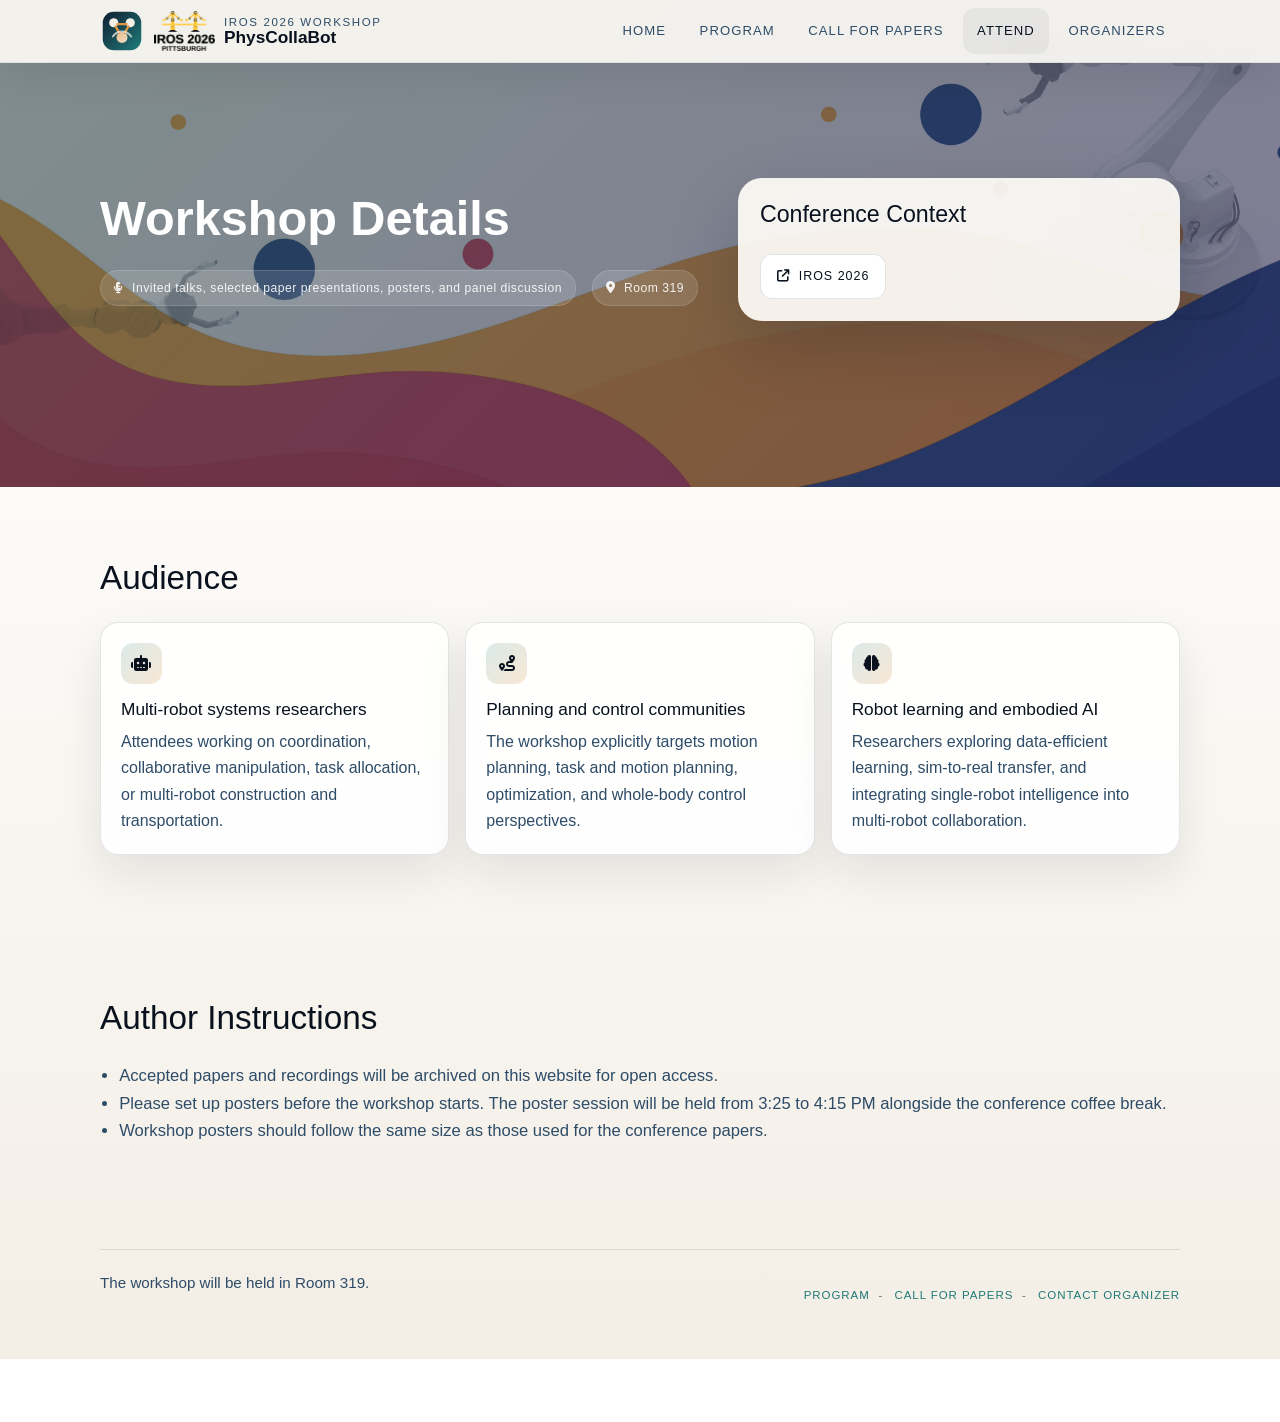
==== commit 270ea2c1: "updated schedule and speakers" ====
--- a/attend/index.html
+++ b/attend/index.html
@@ -45,7 +45,8 @@
 				<div class="hero-copy" data-reveal>
 					<h1 class="page-title">Workshop Details</h1>
 					<div class="hero-meta">
-						<span class="meta-chip"><i class="fa-solid fa-microphone-lines"></i> Invited talks, posters, and panel discussion</span>
+						<span class="meta-chip"><i class="fa-solid fa-microphone-lines"></i> Invited talks, selected paper presentations, posters, and panel discussion</span>
+						<span class="meta-chip"><i class="fa-solid fa-location-dot"></i> Room 319</span>
 					</div>
 				</div>
 				<aside class="hero-panel" data-reveal>
@@ -95,7 +96,7 @@
 				<div class="copy-stack" data-reveal>
 					<ul class="card-list">
 						<li>Accepted papers and recordings will be archived on this website for open access.</li>
-						<li>Please set up posters before the workshop starts. The poster session will be held during the coffee break.</li>
+						<li>Please set up posters before the workshop starts. The poster session will be held from 3:25 to 4:15 PM alongside the conference coffee break.</li>
 						<li>Workshop posters should follow the same size as those used for the conference papers.</li>
 					</ul>
 				</div>
@@ -109,7 +110,7 @@
 
 	<footer class="site-footer">
 		<div class="site-shell footer-inner">
-			<p class="footer-note">Room details and final on-site logistics will appear here once released by IROS 2026.</p>
+			<p class="footer-note">The workshop will be held in Room 319.</p>
 			<div class="person-links">
 				<a class="micro-link" href="../program/index.html">Program</a>
 				<a class="micro-link" href="../call/index.html">Call for papers</a>
--- a/style.css
+++ b/style.css
@@ -97,11 +97,11 @@
 .brand-lockup {
 	display: inline-flex;
 	align-items: center;
-	gap: 0.9rem;
+	gap: 0;
 	padding: 0;
 	min-width: 0;
 	flex: 1 1 auto;
-	max-width: 100%;
+	max-width: 110%;
 }
 
 .brand-mark {
@@ -113,11 +113,14 @@
 
 .nav-event-badge {
 	display: block;
-	width: auto;
-	height: 34px;
-	max-width: 150px;
+	width: min(80px, 14vw);
+	height: 40px;
+	max-width: 80px;
+	max-height: 40px;
 	object-fit: contain;
 	flex: 0 0 auto;
+	overflow: hidden;
+	margin-left: 0;
 }
 
 .brand-copy {
@@ -615,6 +618,43 @@
 	margin-bottom: 0;
 }
 
+.paper-list {
+	list-style: none;
+	padding: 0;
+	margin: 0;
+}
+
+.paper-list li {
+	padding: 1.25rem 0;
+	border-bottom: 1px solid var(--line);
+}
+
+.paper-list li:first-child {
+	padding-top: 0;
+}
+
+.paper-list li:last-child {
+	padding-bottom: 0;
+	border-bottom: 0;
+}
+
+.paper-title,
+.paper-authors {
+	font-size: 1.04rem;
+}
+
+.paper-title {
+	font-weight: 600;
+	line-height: 1.5;
+	margin: 0 0 0.35rem;
+	color: var(--ink-950);
+}
+
+.paper-authors {
+	margin: 0;
+	color: var(--ink-800);
+}
+
 .theme-list {
 	display: grid;
 	grid-template-columns: repeat(2, minmax(0, 1fr));
@@ -841,6 +881,10 @@
 	height: 100%;
 	object-fit: cover;
 	object-position: center top;
+}
+
+.person-avatar-jiazhen img {
+	object-position: center center;
 }
 
 .avatar-initials {
@@ -1294,17 +1338,8 @@
 	.section .site-shell {
 		width: calc(100vw - 4rem) !important;
 		max-width: calc(100vw - 4rem) !important;
-		margin-left: 1rem;
+		margin-left: 0.5rem;
 		margin-right: auto;
-	}
-
-	.brand-lockup {
-		gap: 0.65rem;
-	}
-
-	.nav-event-badge {
-		height: 30px;
-		max-width: 120px;
 	}
 
 	.brand-overline {
